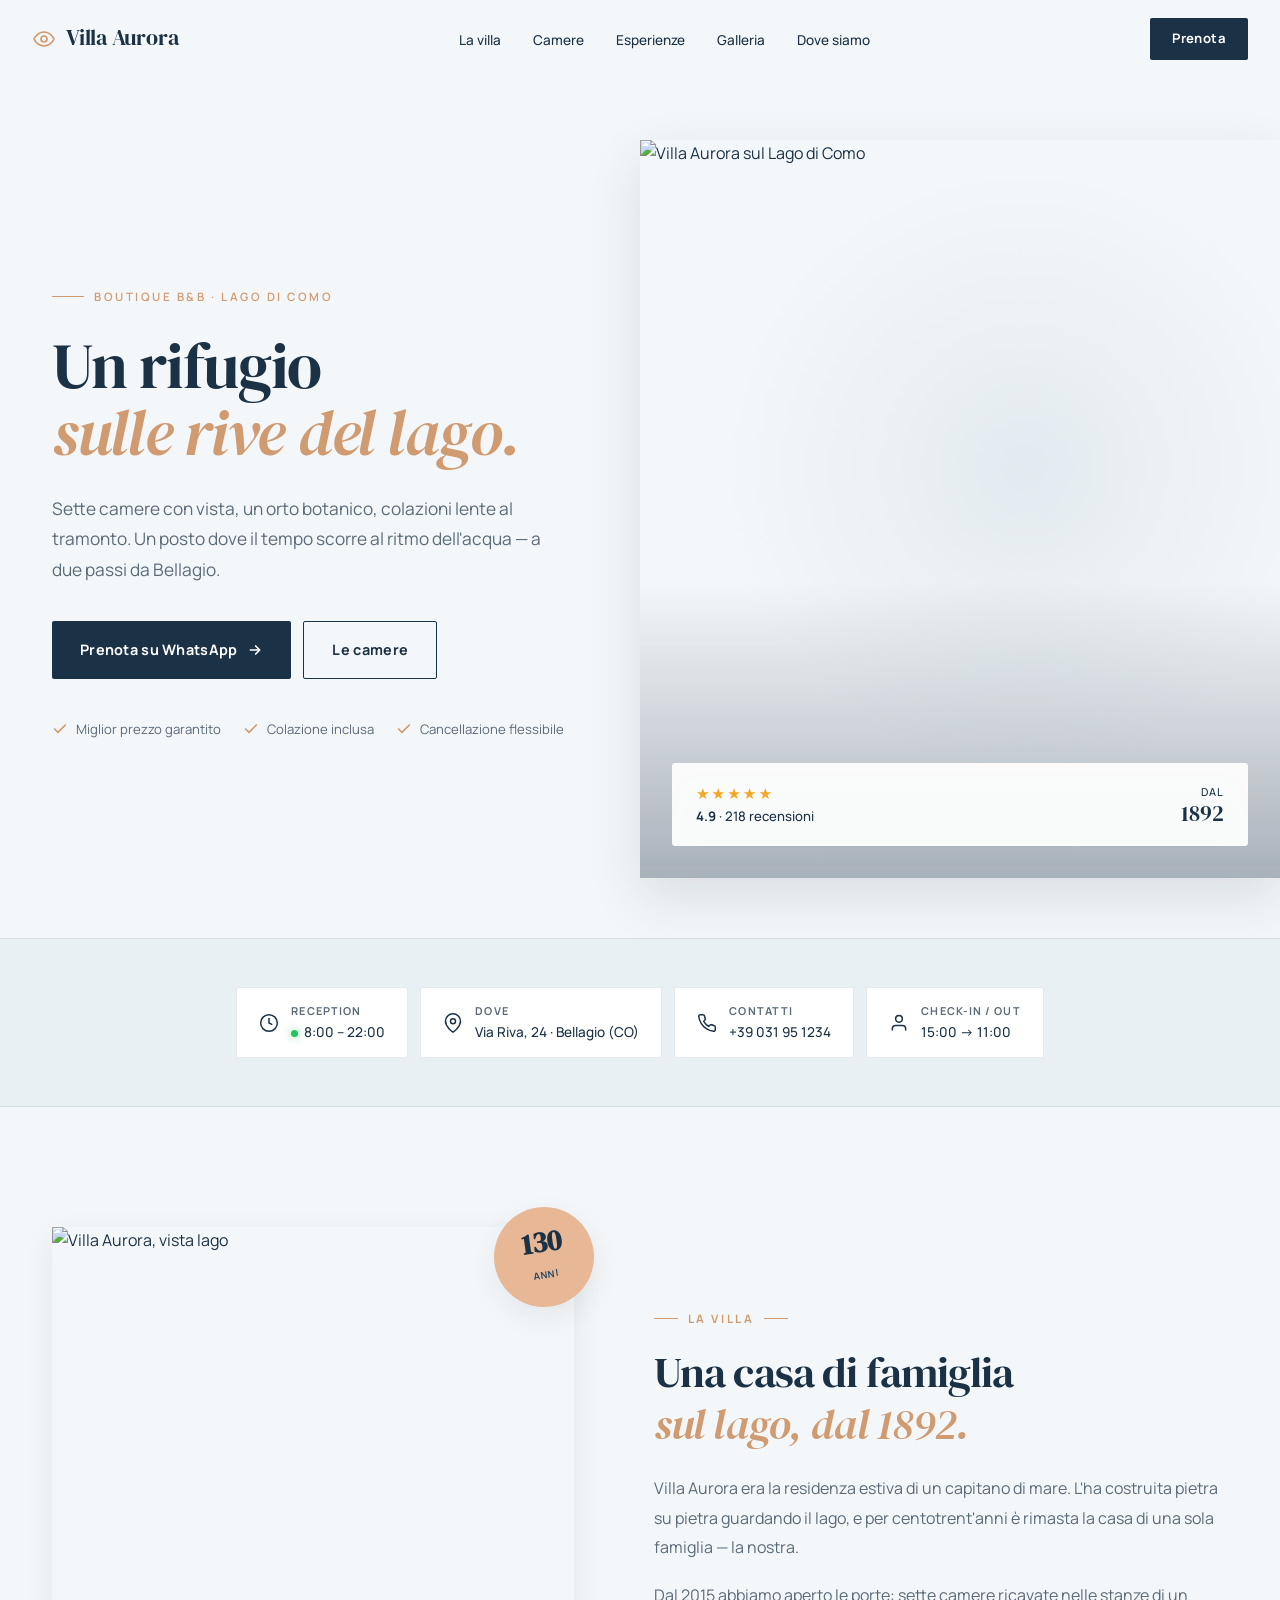
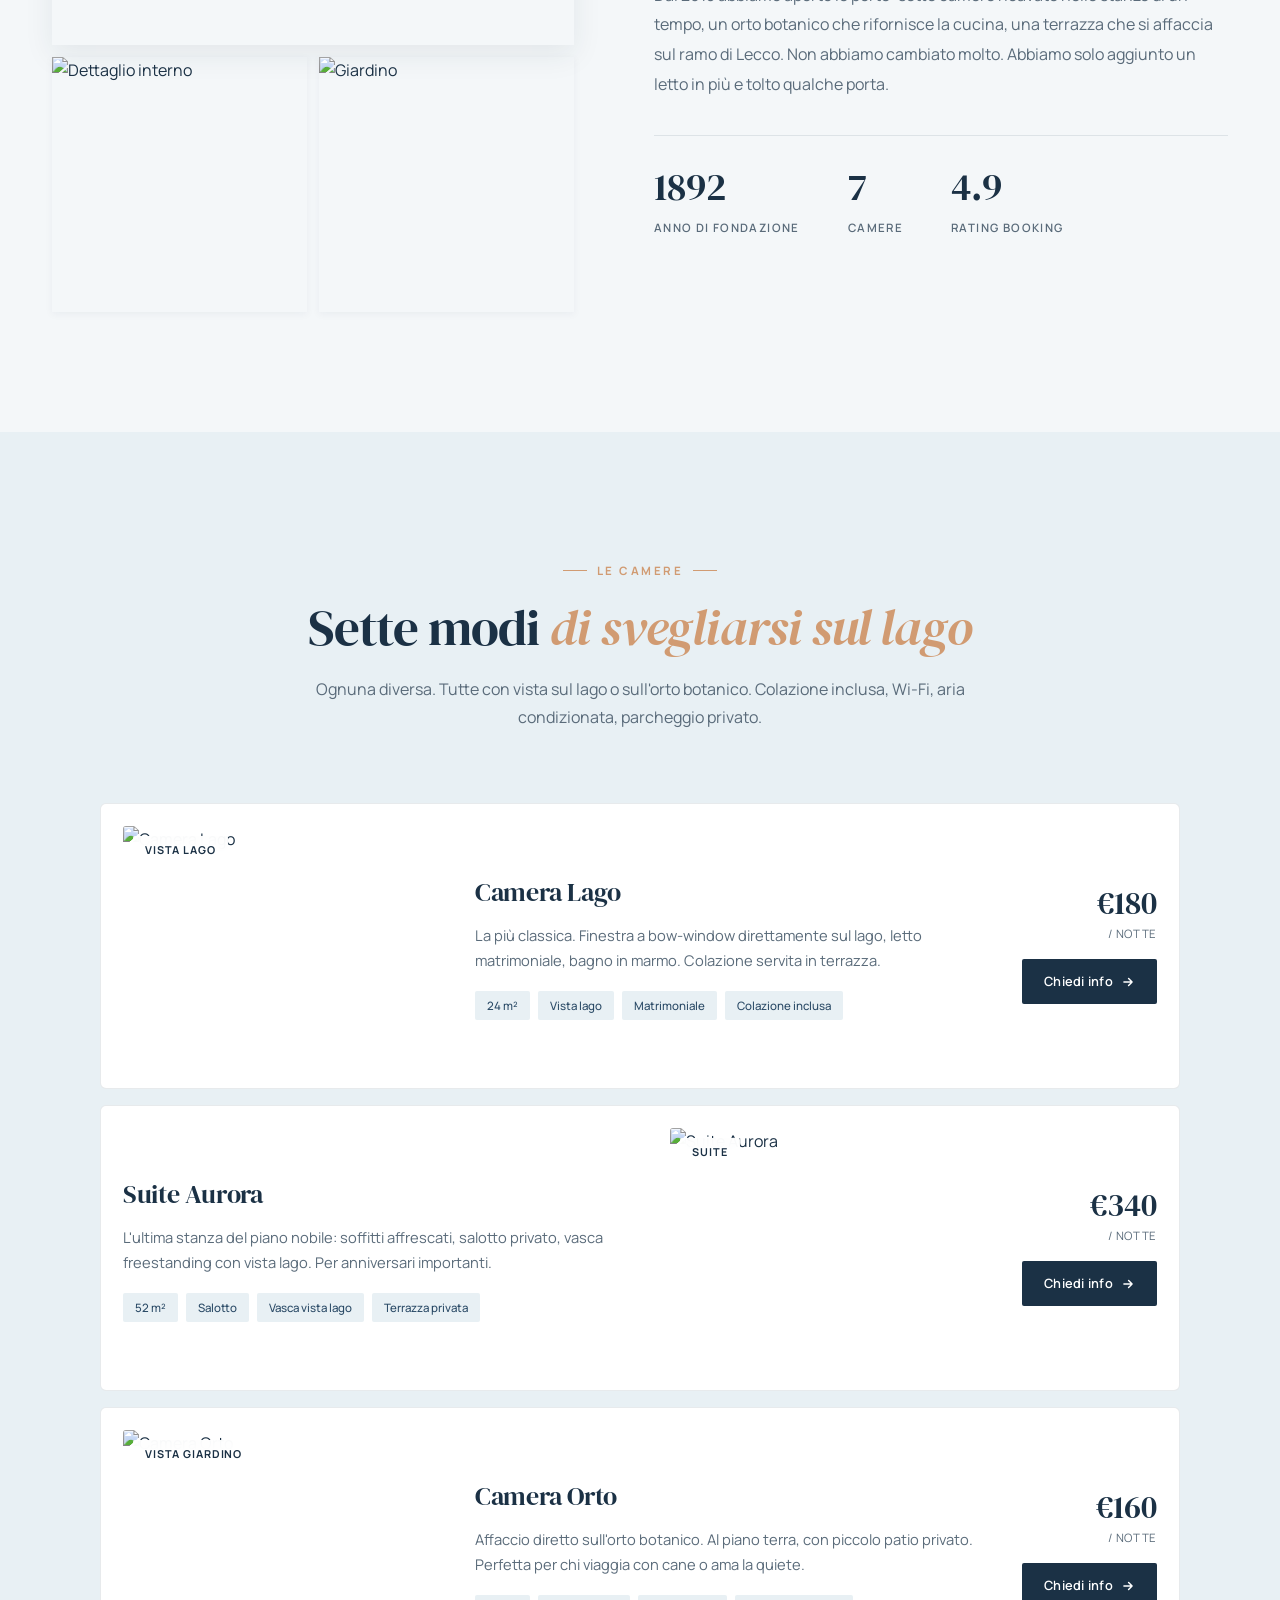
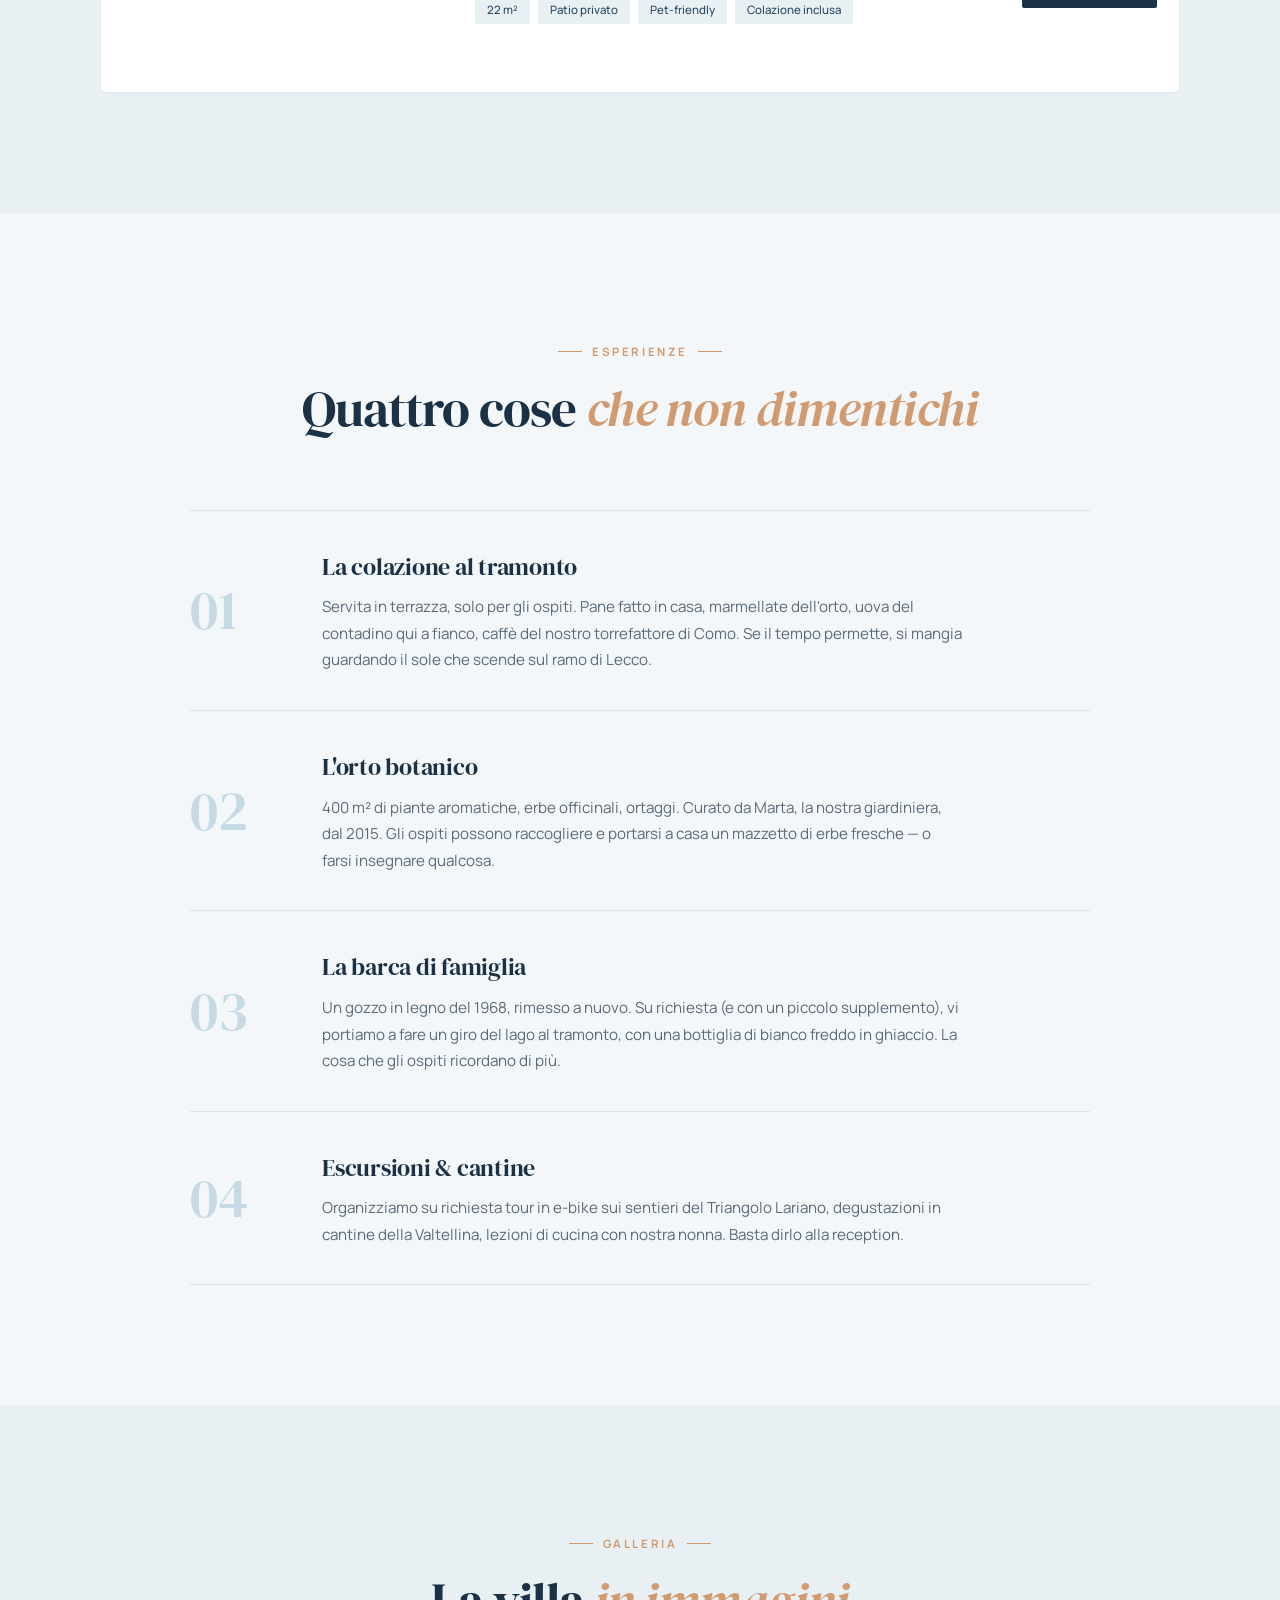
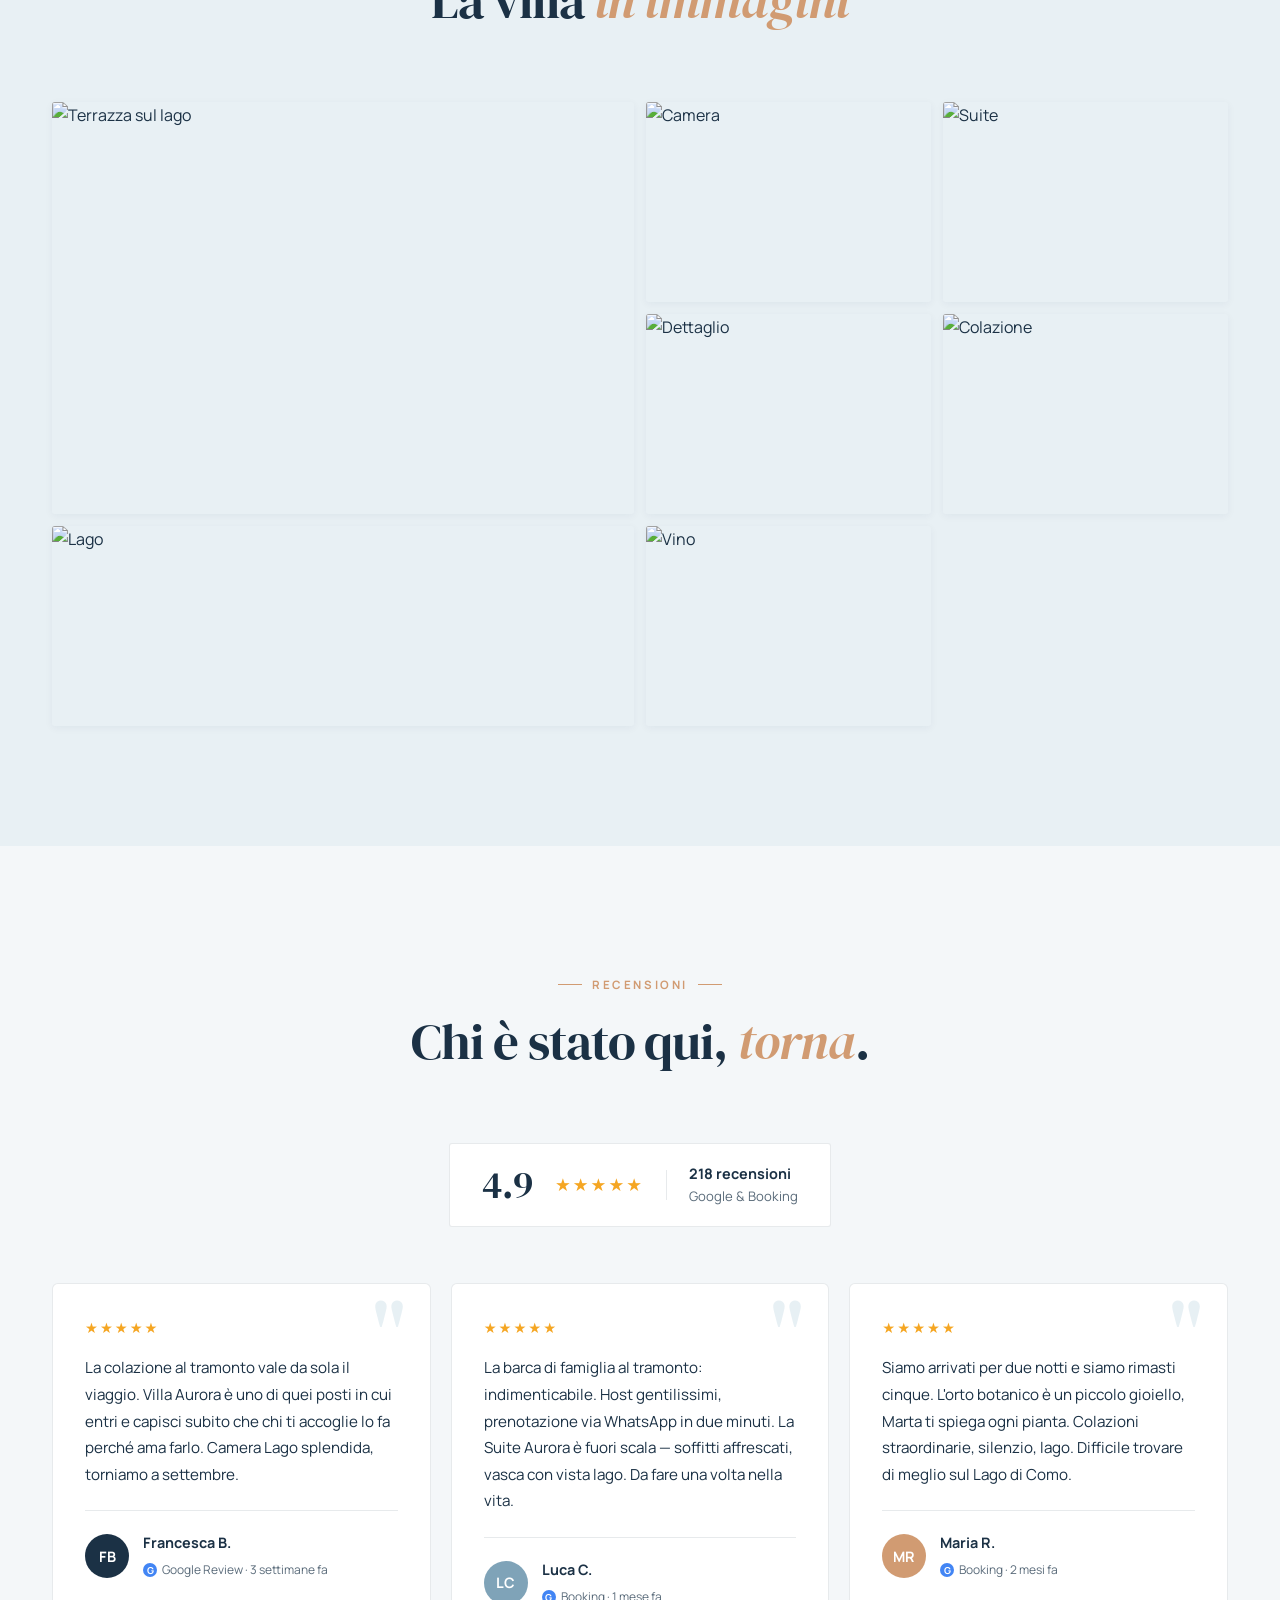
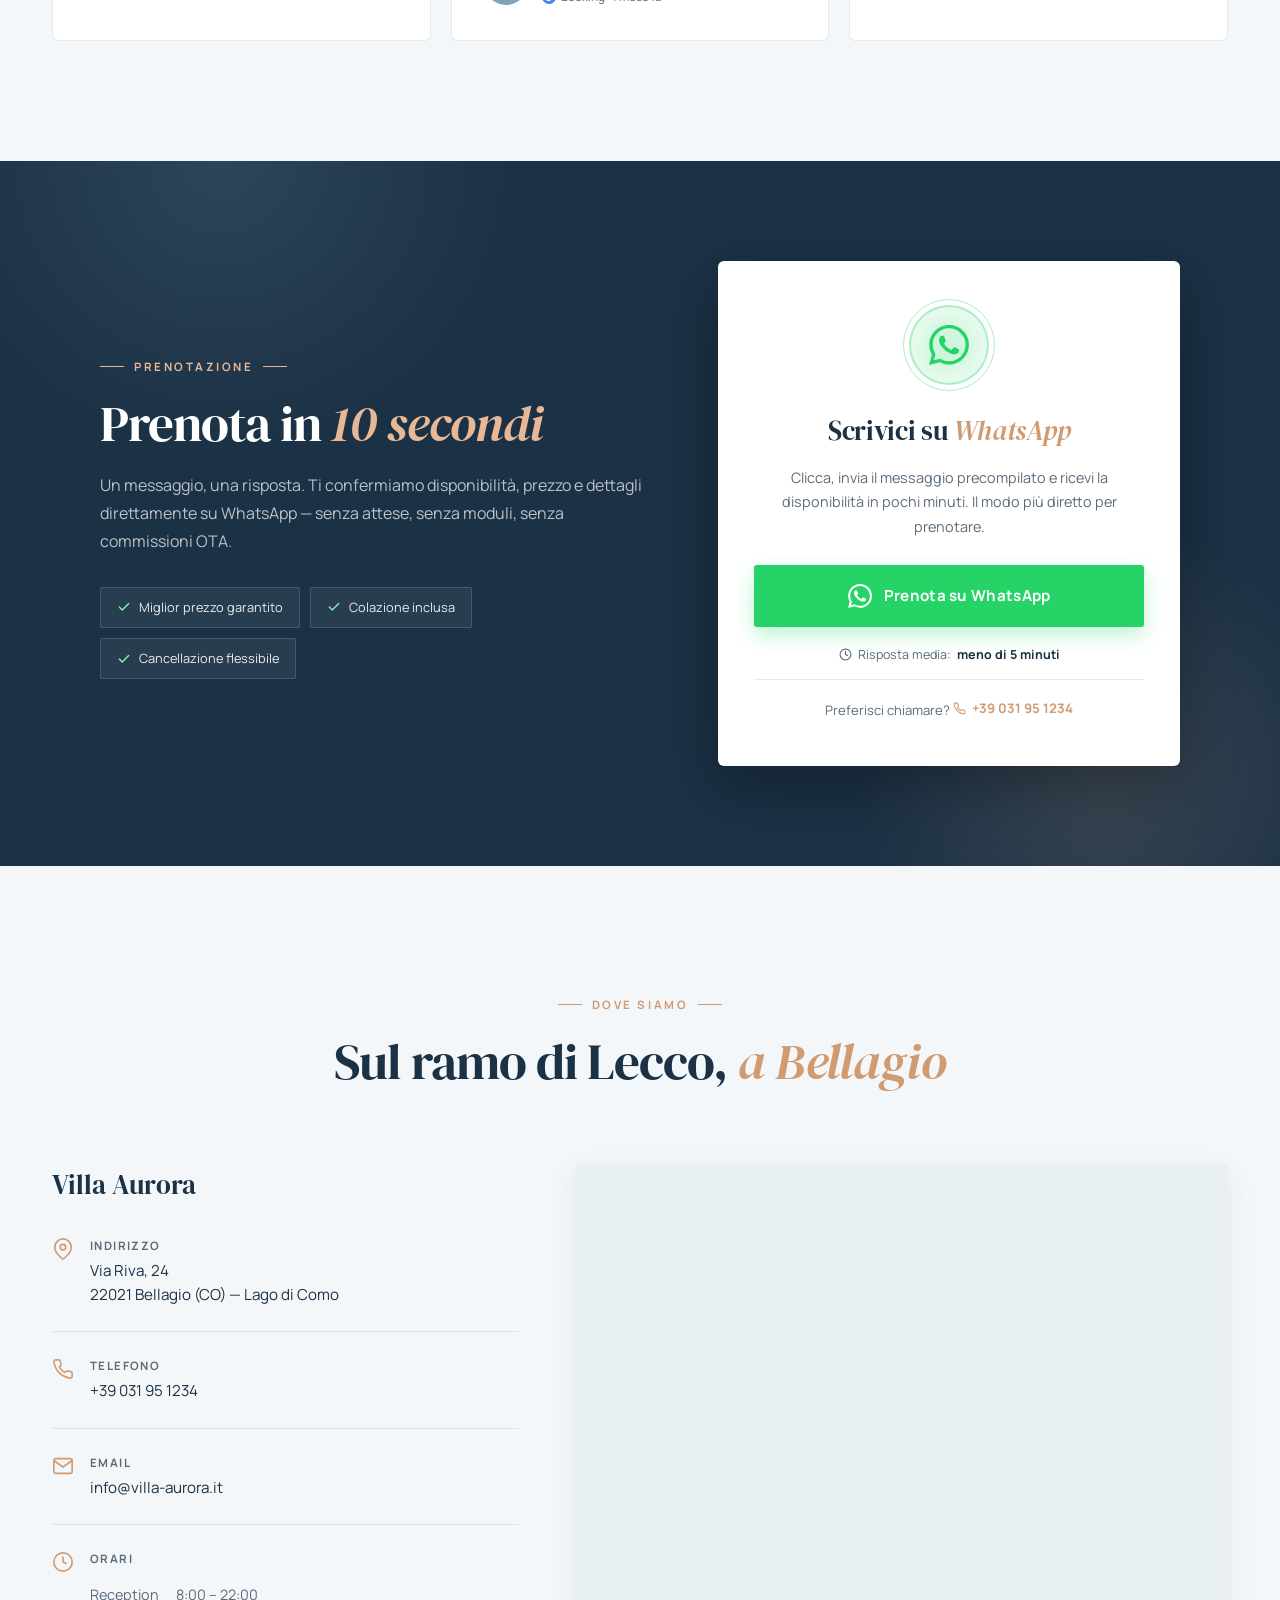
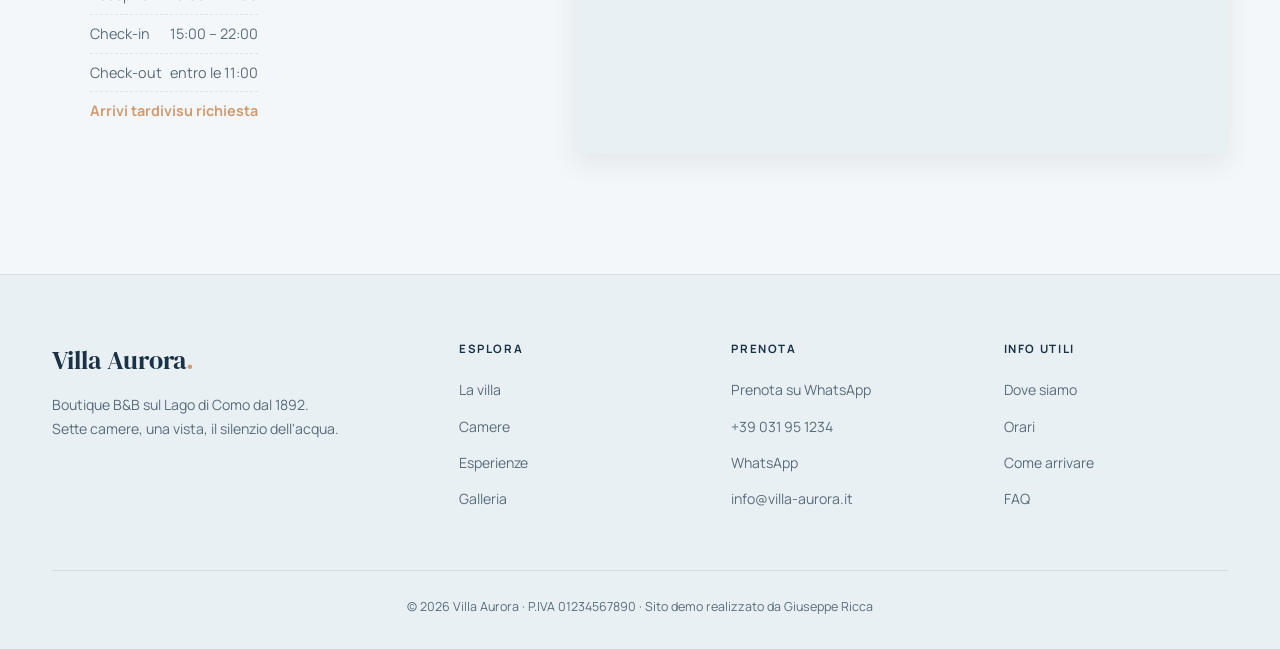
==== lavori/hotel/hotel.html @ cdb24ea3 "Add files via upload" ====
<!DOCTYPE html>
<html lang="it">
<head>
  <meta charset="UTF-8" />
  <meta name="viewport" content="width=device-width, initial-scale=1.0" />
  <title>Villa Aurora — Boutique B&B sul Lago di Como | Prenota su WhatsApp</title>
  <meta name="description" content="Un boutique B&B affacciato sul Lago di Como. Camere con vista lago, colazione al tramonto, orto botanico. Prenota su WhatsApp in 10 secondi." />
  <link rel="preconnect" href="https://fonts.googleapis.com" />
  <link rel="preconnect" href="https://fonts.gstatic.com" crossorigin />
  <link href="https://fonts.googleapis.com/css2?family=DM+Serif+Display:ital@0;1&family=Manrope:wght@300;400;500;600;700;800&display=swap" rel="stylesheet" />
  
  <!-- Collegamento al file CSS esterno -->
  <link rel="stylesheet" href="style.css" />
</head>
<body>

  <!-- NAV -->
  <nav class="nav" id="nav">
    <div class="nav-inner">
      <a href="#" class="nav-logo">
        <svg width="24" height="24" viewBox="0 0 24 24" fill="none" stroke="currentColor" stroke-width="1.7" stroke-linecap="round" stroke-linejoin="round">
          <path d="M2 12s3-7 10-7 10 7 10 7-3 7-10 7-10-7-10-7z"/>
          <circle cx="12" cy="12" r="3"/>
        </svg>
        Villa Aurora
      </a>
      <ul class="nav-links">
        <li><a href="#storia">La villa</a></li>
        <li><a href="#camere">Camere</a></li>
        <li><a href="#esperienze">Esperienze</a></li>
        <li><a href="#galleria">Galleria</a></li>
        <li><a href="#contatti">Dove siamo</a></li>
      </ul>
      <a href="#prenota" class="nav-cta">Prenota</a>
    </div>
  </nav>

  <!-- HERO SPLIT -->
  <header class="hero">
    <div class="hero-bg-decor"></div>

    <div class="hero-content">
      <span class="hero-eyebrow">Boutique B&B · Lago di Como</span>
      <h1>
        Un rifugio<br />
        <em>sulle rive del lago.</em>
      </h1>
      <p class="lead">
        Sette camere con vista, un orto botanico, colazioni lente al tramonto.
        Un posto dove il tempo scorre al ritmo dell'acqua — a due passi da Bellagio.
      </p>
      <div class="hero-actions">
        <a href="#prenota" class="btn btn-primary">
          Prenota su WhatsApp
          <svg width="16" height="16" viewBox="0 0 24 24" fill="none" stroke="currentColor" stroke-width="2.5" stroke-linecap="round" stroke-linejoin="round"><path d="M5 12h14M13 6l6 6-6 6"/></svg>
        </a>
        <a href="#camere" class="btn btn-outline">Le camere</a>
      </div>
      <div class="hero-trust">
        <span><svg viewBox="0 0 24 24"><polyline points="20 6 9 17 4 12"/></svg>Miglior prezzo garantito</span>
        <span><svg viewBox="0 0 24 24"><polyline points="20 6 9 17 4 12"/></svg>Colazione inclusa</span>
        <span><svg viewBox="0 0 24 24"><polyline points="20 6 9 17 4 12"/></svg>Cancellazione flessibile</span>
      </div>
    </div>

    <div class="hero-visual">
      <img src="https://images.unsplash.com/photo-1582719508461-905c673771fd?w=1200&q=85" alt="Villa Aurora sul Lago di Como" />
      <div class="hero-float-badge">
        <div class="info">
          <span class="stars">★★★★★</span><br />
          <strong>4.9</strong> · 218 recensioni
        </div>
        <div class="info" style="text-align: right;">
          <span style="font-size:0.68rem; text-transform: uppercase; letter-spacing: 0.1em;">Dal</span><br />
          <strong style="font-family: 'DM Serif Display', serif; font-size: 1.4rem; font-weight: 400; line-height: 1;">1892</strong>
        </div>
      </div>
    </div>
  </header>

  <!-- INFO PILLS -->
  <div class="info-pills">
    <div class="container">
      <div class="info-pills-grid">
        <div class="info-pill">
          <svg viewBox="0 0 24 24"><circle cx="12" cy="12" r="10"/><path d="M12 6v6l4 2"/></svg>
          <div>
            <strong>Reception</strong>
            <span><span class="open-dot"></span>8:00 – 22:00</span>
          </div>
        </div>
        <div class="info-pill">
          <svg viewBox="0 0 24 24"><path d="M21 10c0 7-9 13-9 13s-9-6-9-13a9 9 0 0 1 18 0z"/><circle cx="12" cy="10" r="3"/></svg>
          <div>
            <strong>Dove</strong>
            <span>Via Riva, 24 · Bellagio (CO)</span>
          </div>
        </div>
        <div class="info-pill">
          <svg viewBox="0 0 24 24"><path d="M22 16.92v3a2 2 0 0 1-2.18 2 19.79 19.79 0 0 1-8.63-3.07 19.5 19.5 0 0 1-6-6 19.79 19.79 0 0 1-3.07-8.67A2 2 0 0 1 4.11 2h3a2 2 0 0 1 2 1.72 12.84 12.84 0 0 0 .7 2.81 2 2 0 0 1-.45 2.11L8.09 9.91a16 16 0 0 0 6 6l1.27-1.27a2 2 0 0 1 2.11-.45 12.84 12.84 0 0 0 2.81.7A2 2 0 0 1 22 16.92z"/></svg>
          <div>
            <strong>Contatti</strong>
            <span>+39 031 95 1234</span>
          </div>
        </div>
        <div class="info-pill">
          <svg viewBox="0 0 24 24"><path d="M20 21v-2a4 4 0 0 0-4-4H8a4 4 0 0 0-4 4v2"/><circle cx="12" cy="7" r="4"/></svg>
          <div>
            <strong>Check-in / out</strong>
            <span>15:00 → 11:00</span>
          </div>
        </div>
      </div>
    </div>
  </div>

  <!-- STORIA -->
  <section class="section storia" id="storia">
    <div class="container">
      <div class="storia-grid">
        <div class="storia-images reveal">
          <div class="storia-img-main">
            <img src="https://images.unsplash.com/photo-1564501049412-61c2a3083791?w=1000&q=80" alt="Villa Aurora, vista lago" />
          </div>
          <div class="storia-img-small">
            <img src="https://images.unsplash.com/photo-1551882547-ff40c63fe5fa?w=600&q=80" alt="Dettaglio interno" />
          </div>
          <div class="storia-img-small">
            <img src="https://images.unsplash.com/photo-1520250497591-112f2f40a3f4?w=600&q=80" alt="Giardino" />
          </div>
          <div class="storia-badge">
            <div>
              <strong>130</strong>
              <span>anni</span>
            </div>
          </div>
        </div>

        <div class="storia-text reveal">
          <span class="section-label">La villa</span>
          <h2>Una casa di famiglia<br /><em>sul lago, dal 1892.</em></h2>
          <p>
            Villa Aurora era la residenza estiva di un capitano di mare. L'ha costruita
            pietra su pietra guardando il lago, e per centotrent'anni è rimasta la casa
            di una sola famiglia — la nostra.
          </p>
          <p>
            Dal 2015 abbiamo aperto le porte: sette camere ricavate nelle stanze di
            un tempo, un orto botanico che rifornisce la cucina, una terrazza che si
            affaccia sul ramo di Lecco. Non abbiamo cambiato molto. Abbiamo solo
            aggiunto un letto in più e tolto qualche porta.
          </p>
          <div class="storia-stats">
            <div class="storia-stat">
              <strong>1892</strong>
              <span>Anno di fondazione</span>
            </div>
            <div class="storia-stat">
              <strong>7</strong>
              <span>Camere</span>
            </div>
            <div class="storia-stat">
              <strong>4.9</strong>
              <span>Rating Booking</span>
            </div>
          </div>
        </div>
      </div>
    </div>
  </section>

  <!-- CAMERE -->
  <section class="section camere" id="camere">
    <div class="container">
      <div class="section-header reveal">
        <span class="section-label">Le camere</span>
        <h2 class="section-title">Sette modi <em>di svegliarsi sul lago</em></h2>
        <p class="section-desc">
          Ognuna diversa. Tutte con vista sul lago o sull'orto botanico. Colazione
          inclusa, Wi-Fi, aria condizionata, parcheggio privato.
        </p>
      </div>

      <div class="rooms-list">

        <article class="room-row reveal">
          <div class="room-img">
            <img src="https://images.unsplash.com/photo-1566665797739-1674de7a421a?w=800&q=80" alt="Camera Lago" />
            <span class="room-tag">Vista lago</span>
          </div>
          <div class="room-info">
            <h3>Camera Lago</h3>
            <p>La più classica. Finestra a bow-window direttamente sul lago, letto matrimoniale, bagno in marmo. Colazione servita in terrazza.</p>
            <div class="room-amenities">
              <span>24 m²</span>
              <span>Vista lago</span>
              <span>Matrimoniale</span>
              <span>Colazione inclusa</span>
            </div>
          </div>
          <div class="room-price-wrap">
            <div class="room-price">
              <strong>€180</strong>
              <small>/ notte</small>
            </div>
            <a href="https://wa.me/39031951234?text=Buongiorno%2C%20vorrei%20info%20sulla%20Camera%20Lago" target="_blank" rel="noopener" class="room-cta">
              Chiedi info
              <svg viewBox="0 0 24 24" fill="none" stroke="currentColor" stroke-width="2.5" stroke-linecap="round" stroke-linejoin="round"><path d="M5 12h14M13 6l6 6-6 6"/></svg>
            </a>
          </div>
        </article>

        <article class="room-row reverse reveal">
          <div class="room-img">
            <img src="https://images.unsplash.com/photo-1590490360182-c33d57733427?w=800&q=80" alt="Suite Aurora" />
            <span class="room-tag">Suite</span>
          </div>
          <div class="room-info">
            <h3>Suite Aurora</h3>
            <p>L'ultima stanza del piano nobile: soffitti affrescati, salotto privato, vasca freestanding con vista lago. Per anniversari importanti.</p>
            <div class="room-amenities">
              <span>52 m²</span>
              <span>Salotto</span>
              <span>Vasca vista lago</span>
              <span>Terrazza privata</span>
            </div>
          </div>
          <div class="room-price-wrap">
            <div class="room-price">
              <strong>€340</strong>
              <small>/ notte</small>
            </div>
            <a href="https://wa.me/39031951234?text=Buongiorno%2C%20vorrei%20info%20sulla%20Suite%20Aurora" target="_blank" rel="noopener" class="room-cta">
              Chiedi info
              <svg viewBox="0 0 24 24" fill="none" stroke="currentColor" stroke-width="2.5" stroke-linecap="round" stroke-linejoin="round"><path d="M5 12h14M13 6l6 6-6 6"/></svg>
            </a>
          </div>
        </article>

        <article class="room-row reveal">
          <div class="room-img">
            <img src="https://images.unsplash.com/photo-1631049307264-da0ec9d70304?w=800&q=80" alt="Camera Orto" />
            <span class="room-tag">Vista giardino</span>
          </div>
          <div class="room-info">
            <h3>Camera Orto</h3>
            <p>Affaccio diretto sull'orto botanico. Al piano terra, con piccolo patio privato. Perfetta per chi viaggia con cane o ama la quiete.</p>
            <div class="room-amenities">
              <span>22 m²</span>
              <span>Patio privato</span>
              <span>Pet-friendly</span>
              <span>Colazione inclusa</span>
            </div>
          </div>
          <div class="room-price-wrap">
            <div class="room-price">
              <strong>€160</strong>
              <small>/ notte</small>
            </div>
            <a href="https://wa.me/39031951234?text=Buongiorno%2C%20vorrei%20info%20sulla%20Camera%20Orto" target="_blank" rel="noopener" class="room-cta">
              Chiedi info
              <svg viewBox="0 0 24 24" fill="none" stroke="currentColor" stroke-width="2.5" stroke-linecap="round" stroke-linejoin="round"><path d="M5 12h14M13 6l6 6-6 6"/></svg>
            </a>
          </div>
        </article>

      </div>
    </div>
  </section>

  <!-- ESPERIENZE -->
  <section class="section esperienze" id="esperienze">
    <div class="container">
      <div class="section-header reveal">
        <span class="section-label">Esperienze</span>
        <h2 class="section-title">Quattro cose <em>che non dimentichi</em></h2>
      </div>

      <div class="exp-list">
        <div class="exp-item reveal">
          <div class="exp-num">01</div>
          <div class="exp-content">
            <h3>La colazione al tramonto</h3>
            <p>
              Servita in terrazza, solo per gli ospiti. Pane fatto in casa, marmellate
              dell'orto, uova del contadino qui a fianco, caffè del nostro torrefattore
              di Como. Se il tempo permette, si mangia guardando il sole che scende sul
              ramo di Lecco.
            </p>
          </div>
        </div>

        <div class="exp-item reveal">
          <div class="exp-num">02</div>
          <div class="exp-content">
            <h3>L'orto botanico</h3>
            <p>
              400 m² di piante aromatiche, erbe officinali, ortaggi. Curato da Marta,
              la nostra giardiniera, dal 2015. Gli ospiti possono raccogliere e portarsi
              a casa un mazzetto di erbe fresche — o farsi insegnare qualcosa.
            </p>
          </div>
        </div>

        <div class="exp-item reveal">
          <div class="exp-num">03</div>
          <div class="exp-content">
            <h3>La barca di famiglia</h3>
            <p>
              Un gozzo in legno del 1968, rimesso a nuovo. Su richiesta (e con un
              piccolo supplemento), vi portiamo a fare un giro del lago al tramonto,
              con una bottiglia di bianco freddo in ghiaccio. La cosa che gli ospiti
              ricordano di più.
            </p>
          </div>
        </div>

        <div class="exp-item reveal">
          <div class="exp-num">04</div>
          <div class="exp-content">
            <h3>Escursioni &amp; cantine</h3>
            <p>
              Organizziamo su richiesta tour in e-bike sui sentieri del Triangolo
              Lariano, degustazioni in cantine della Valtellina, lezioni di cucina
              con nostra nonna. Basta dirlo alla reception.
            </p>
          </div>
        </div>
      </div>
    </div>
  </section>

  <!-- GALLERIA BENTO -->
  <section class="section galleria" id="galleria">
    <div class="container">
      <div class="section-header reveal">
        <span class="section-label">Galleria</span>
        <h2 class="section-title">La villa <em>in immagini</em></h2>
      </div>

      <div class="gallery-bento">
        <div class="gallery-item span-2c span-2r reveal">
          <img src="https://images.unsplash.com/photo-1520250497591-112f2f40a3f4?w=1200&q=80" alt="Terrazza sul lago" />
        </div>
        <div class="gallery-item reveal">
          <img src="https://images.unsplash.com/photo-1611892440504-42a792e24d32?w=600&q=80" alt="Camera" />
        </div>
        <div class="gallery-item reveal">
          <img src="https://images.unsplash.com/photo-1590490360182-c33d57733427?w=600&q=80" alt="Suite" />
        </div>
        <div class="gallery-item reveal">
          <img src="https://images.unsplash.com/photo-1551882547-ff40c63fe5fa?w=600&q=80" alt="Dettaglio" />
        </div>
        <div class="gallery-item reveal">
          <img src="https://images.unsplash.com/photo-1533777857889-4be7c70b33f7?w=600&q=80" alt="Colazione" />
        </div>
        <div class="gallery-item span-2c reveal">
          <img src="https://images.unsplash.com/photo-1571003123894-1f0594d2b5d9?w=1200&q=80" alt="Lago" />
        </div>
        <div class="gallery-item reveal">
          <img src="https://images.unsplash.com/photo-1510812431401-41d2bd2722f3?w=600&q=80" alt="Vino" />
        </div>
      </div>
    </div>
  </section>

  <!-- RECENSIONI -->
  <section class="section reviews">
    <div class="container">
      <div class="section-header reveal">
        <span class="section-label">Recensioni</span>
        <h2 class="section-title">Chi è stato qui, <em>torna</em>.</h2>
      </div>

      <div class="reviews-score reveal">
        <div class="num">4.9</div>
        <div class="stars">★★★★★</div>
        <div class="divider"></div>
        <div class="txt">
          <strong>218 recensioni</strong>
          Google &amp; Booking
        </div>
      </div>

      <div class="reviews-grid">
        <div class="review-card reveal">
          <div class="review-stars">★★★★★</div>
          <p class="review-text">
            La colazione al tramonto vale da sola il viaggio. Villa Aurora è uno di
            quei posti in cui entri e capisci subito che chi ti accoglie lo fa perché
            ama farlo. Camera Lago splendida, torniamo a settembre.
          </p>
          <div class="review-author">
            <div class="review-avatar" style="background: #1B3145;">FB</div>
            <div class="review-author-info">
              <strong>Francesca B.</strong>
              <span>Google Review · 3 settimane fa</span>
            </div>
          </div>
        </div>

        <div class="review-card reveal">
          <div class="review-stars">★★★★★</div>
          <p class="review-text">
            La barca di famiglia al tramonto: indimenticabile. Host gentilissimi,
            prenotazione via WhatsApp in due minuti. La Suite Aurora è fuori scala —
            soffitti affrescati, vasca con vista lago. Da fare una volta nella vita.
          </p>
          <div class="review-author">
            <div class="review-avatar" style="background: #7FA3B8;">LC</div>
            <div class="review-author-info">
              <strong>Luca C.</strong>
              <span>Booking · 1 mese fa</span>
            </div>
          </div>
        </div>

        <div class="review-card reveal">
          <div class="review-stars">★★★★★</div>
          <p class="review-text">
            Siamo arrivati per due notti e siamo rimasti cinque. L'orto botanico è
            un piccolo gioiello, Marta ti spiega ogni pianta. Colazioni straordinarie,
            silenzio, lago. Difficile trovare di meglio sul Lago di Como.
          </p>
          <div class="review-author">
            <div class="review-avatar" style="background: #D19B72;">MR</div>
            <div class="review-author-info">
              <strong>Maria R.</strong>
              <span>Booking · 2 mesi fa</span>
            </div>
          </div>
        </div>
      </div>
    </div>
  </section>

  <!-- BOOKING WHATSAPP -->
  <section class="booking" id="prenota">
    <div class="booking-decor"></div>
    <div class="container">
      <div class="booking-inner">

        <div class="booking-content reveal">
          <span class="section-label">Prenotazione</span>
          <h2 class="section-title">Prenota in <em>10 secondi</em></h2>
          <p class="section-desc">
            Un messaggio, una risposta. Ti confermiamo disponibilità, prezzo e
            dettagli direttamente su WhatsApp — senza attese, senza moduli,
            senza commissioni OTA.
          </p>
          <div class="booking-pills">
            <span class="booking-pill">
              <svg viewBox="0 0 24 24"><polyline points="20 6 9 17 4 12"/></svg>
              Miglior prezzo garantito
            </span>
            <span class="booking-pill">
              <svg viewBox="0 0 24 24"><polyline points="20 6 9 17 4 12"/></svg>
              Colazione inclusa
            </span>
            <span class="booking-pill">
              <svg viewBox="0 0 24 24"><polyline points="20 6 9 17 4 12"/></svg>
              Cancellazione flessibile
            </span>
          </div>
        </div>

        <div class="booking-card reveal">
          <div class="wa-icon">
            <svg viewBox="0 0 24 24" aria-hidden="true"><path d="M17.472 14.382c-.297-.149-1.758-.867-2.03-.967-.273-.099-.471-.148-.67.15-.197.297-.767.966-.94 1.164-.173.199-.347.223-.644.075-.297-.15-1.255-.463-2.39-1.475-.883-.788-1.48-1.761-1.653-2.059-.173-.297-.018-.458.13-.606.134-.133.298-.347.446-.52.149-.174.198-.298.298-.497.099-.198.05-.371-.025-.52-.075-.149-.669-1.612-.916-2.207-.242-.579-.487-.5-.669-.51-.173-.008-.371-.01-.57-.01-.198 0-.52.074-.792.372-.272.297-1.04 1.016-1.04 2.479 0 1.462 1.065 2.875 1.213 3.074.149.198 2.096 3.2 5.077 4.487.71.306 1.262.489 1.694.625.712.227 1.36.195 1.871.118.571-.085 1.758-.719 2.006-1.413.248-.694.248-1.289.173-1.413-.074-.124-.272-.198-.57-.347m-5.421 7.403h-.004a9.87 9.87 0 0 1-5.031-1.378l-.361-.214-3.741.982.998-3.648-.235-.374a9.86 9.86 0 0 1-1.51-5.26c.001-5.45 4.436-9.884 9.888-9.884 2.64 0 5.122 1.03 6.988 2.898a9.825 9.825 0 0 1 2.893 6.994c-.003 5.45-4.437 9.884-9.885 9.884m8.413-18.297A11.815 11.815 0 0 0 12.05 0C5.495 0 .16 5.335.157 11.892c0 2.096.547 4.142 1.588 5.945L.057 24l6.305-1.654a11.882 11.882 0 0 0 5.683 1.448h.005c6.554 0 11.89-5.335 11.893-11.893a11.821 11.821 0 0 0-3.48-8.413z"/></svg>
          </div>
          <h3>Scrivici su <em>WhatsApp</em></h3>
          <p class="wa-sub">
            Clicca, invia il messaggio precompilato e ricevi la disponibilità
            in pochi minuti. Il modo più diretto per prenotare.
          </p>

          <a href="https://wa.me/39031951234?text=Buongiorno%2C%20vorrei%20prenotare%20una%20camera%20a%20Villa%20Aurora%20per%20___%20persone%2C%20dal%20___%20al%20___.%20Grazie!"
             target="_blank"
             rel="noopener"
             class="wa-btn">
            <svg viewBox="0 0 24 24" aria-hidden="true"><path d="M17.472 14.382c-.297-.149-1.758-.867-2.03-.967-.273-.099-.471-.148-.67.15-.197.297-.767.966-.94 1.164-.173.199-.347.223-.644.075-.297-.15-1.255-.463-2.39-1.475-.883-.788-1.48-1.761-1.653-2.059-.173-.297-.018-.458.13-.606.134-.133.298-.347.446-.52.149-.174.198-.298.298-.497.099-.198.05-.371-.025-.52-.075-.149-.669-1.612-.916-2.207-.242-.579-.487-.5-.669-.51-.173-.008-.371-.01-.57-.01-.198 0-.52.074-.792.372-.272.297-1.04 1.016-1.04 2.479 0 1.462 1.065 2.875 1.213 3.074.149.198 2.096 3.2 5.077 4.487.71.306 1.262.489 1.694.625.712.227 1.36.195 1.871.118.571-.085 1.758-.719 2.006-1.413.248-.694.248-1.289.173-1.413-.074-.124-.272-.198-.57-.347m-5.421 7.403h-.004a9.87 9.87 0 0 1-5.031-1.378l-.361-.214-3.741.982.998-3.648-.235-.374a9.86 9.86 0 0 1-1.51-5.26c.001-5.45 4.436-9.884 9.888-9.884 2.64 0 5.122 1.03 6.988 2.898a9.825 9.825 0 0 1 2.893 6.994c-.003 5.45-4.437 9.884-9.885 9.884m8.413-18.297A11.815 11.815 0 0 0 12.05 0C5.495 0 .16 5.335.157 11.892c0 2.096.547 4.142 1.588 5.945L.057 24l6.305-1.654a11.882 11.882 0 0 0 5.683 1.448h.005c6.554 0 11.89-5.335 11.893-11.893a11.821 11.821 0 0 0-3.48-8.413z"/></svg>
            <span>Prenota su WhatsApp</span>
          </a>

          <div class="wa-helper">
            <svg viewBox="0 0 24 24"><circle cx="12" cy="12" r="10"/><polyline points="12 6 12 12 16 14"/></svg>
            Risposta media: <strong>meno di 5 minuti</strong>
          </div>

          <div class="wa-phone-small">
            Preferisci chiamare? <a href="tel:+39031951234"><svg viewBox="0 0 24 24"><path d="M22 16.92v3a2 2 0 0 1-2.18 2 19.79 19.79 0 0 1-8.63-3.07 19.5 19.5 0 0 1-6-6 19.79 19.79 0 0 1-3.07-8.67A2 2 0 0 1 4.11 2h3a2 2 0 0 1 2 1.72 12.84 12.84 0 0 0 .7 2.81 2 2 0 0 1-.45 2.11L8.09 9.91a16 16 0 0 0 6 6l1.27-1.27a2 2 0 0 1 2.11-.45 12.84 12.84 0 0 0 2.81.7A2 2 0 0 1 22 16.92z"/></svg>+39 031 95 1234</a>
          </div>
        </div>

      </div>
    </div>
  </section>

  <!-- CONTATTI -->
  <section class="section contacts" id="contatti">
    <div class="container">
      <div class="section-header reveal">
        <span class="section-label">Dove siamo</span>
        <h2 class="section-title">Sul ramo di Lecco, <em>a Bellagio</em></h2>
      </div>

      <div class="contacts-grid">
        <div class="contacts-info reveal">
          <h3>Villa Aurora</h3>

          <div class="contact-item">
            <svg viewBox="0 0 24 24"><path d="M21 10c0 7-9 13-9 13s-9-6-9-13a9 9 0 0 1 18 0z"/><circle cx="12" cy="10" r="3"/></svg>
            <div>
              <strong>Indirizzo</strong>
              <p>Via Riva, 24<br />22021 Bellagio (CO) — Lago di Como</p>
            </div>
          </div>

          <div class="contact-item">
            <svg viewBox="0 0 24 24"><path d="M22 16.92v3a2 2 0 0 1-2.18 2 19.79 19.79 0 0 1-8.63-3.07 19.5 19.5 0 0 1-6-6 19.79 19.79 0 0 1-3.07-8.67A2 2 0 0 1 4.11 2h3a2 2 0 0 1 2 1.72 12.84 12.84 0 0 0 .7 2.81 2 2 0 0 1-.45 2.11L8.09 9.91a16 16 0 0 0 6 6l1.27-1.27a2 2 0 0 1 2.11-.45 12.84 12.84 0 0 0 2.81.7A2 2 0 0 1 22 16.92z"/></svg>
            <div>
              <strong>Telefono</strong>
              <p><a href="tel:+39031951234">+39 031 95 1234</a></p>
            </div>
          </div>

          <div class="contact-item">
            <svg viewBox="0 0 24 24"><path d="M4 4h16c1.1 0 2 .9 2 2v12c0 1.1-.9 2-2 2H4c-1.1 0-2-.9-2-2V6c0-1.1.9-2 2-2z"/><polyline points="22,6 12,13 2,6"/></svg>
            <div>
              <strong>Email</strong>
              <p><a href="mailto:info@villa-aurora.it">info@villa-aurora.it</a></p>
            </div>
          </div>

          <div class="contact-item">
            <svg viewBox="0 0 24 24"><circle cx="12" cy="12" r="10"/><path d="M12 6v6l4 2"/></svg>
            <div>
              <strong>Orari</strong>
              <div class="hours-list">
                <div class="row"><span>Reception</span><span>8:00 – 22:00</span></div>
                <div class="row"><span>Check-in</span><span>15:00 – 22:00</span></div>
                <div class="row"><span>Check-out</span><span>entro le 11:00</span></div>
                <div class="row highlight"><span>Arrivi tardivi</span><span>su richiesta</span></div>
              </div>
            </div>
          </div>
        </div>

        <div class="map-wrap reveal">
          <iframe
            src="https://www.openstreetmap.org/export/embed.html?bbox=9.2500%2C45.9800%2C9.2750%2C46.0000&layer=mapnik&marker=45.9880%2C9.2620"
            loading="lazy"
            title="Mappa Villa Aurora"></iframe>
        </div>
      </div>
    </div>
  </section>

  <!-- FOOTER -->
  <footer class="footer">
    <div class="container">
      <div class="footer-inner">
        <div>
          <div class="footer-brand">Villa Aurora<span>.</span></div>
          <p>Boutique B&amp;B sul Lago di Como dal 1892.<br />Sette camere, una vista, il silenzio dell'acqua.</p>
        </div>
        <div>
          <h4>Esplora</h4>
          <ul>
            <li><a href="#storia">La villa</a></li>
            <li><a href="#camere">Camere</a></li>
            <li><a href="#esperienze">Esperienze</a></li>
            <li><a href="#galleria">Galleria</a></li>
          </ul>
        </div>
        <div>
          <h4>Prenota</h4>
          <ul>
            <li><a href="#prenota">Prenota su WhatsApp</a></li>
            <li><a href="tel:+39031951234">+39 031 95 1234</a></li>
            <li><a href="https://wa.me/39031951234" target="_blank" rel="noopener">WhatsApp</a></li>
            <li><a href="mailto:info@villa-aurora.it">info@villa-aurora.it</a></li>
          </ul>
        </div>
        <div>
          <h4>Info utili</h4>
          <ul>
            <li><a href="#contatti">Dove siamo</a></li>
            <li><a href="#contatti">Orari</a></li>
            <li><a href="#">Come arrivare</a></li>
            <li><a href="#">FAQ</a></li>
          </ul>
        </div>
      </div>
      <div class="footer-bottom">
        © 2026 Villa Aurora · P.IVA 01234567890 · Sito demo realizzato da Giuseppe Ricca
      </div>
    </div>
  </footer>

  <!-- STICKY WHATSAPP -->
  <a href="https://wa.me/39031951234?text=Buongiorno%2C%20vorrei%20prenotare%20una%20camera%20a%20Villa%20Aurora" target="_blank" rel="noopener" class="sticky-cta" id="stickyCta">
    <svg viewBox="0 0 24 24"><path d="M17.472 14.382c-.297-.149-1.758-.867-2.03-.967-.273-.099-.471-.148-.67.15-.197.297-.767.966-.94 1.164-.173.199-.347.223-.644.075-.297-.15-1.255-.463-2.39-1.475-.883-.788-1.48-1.761-1.653-2.059-.173-.297-.018-.458.13-.606.134-.133.298-.347.446-.52.149-.174.198-.298.298-.497.099-.198.05-.371-.025-.52-.075-.149-.669-1.612-.916-2.207-.242-.579-.487-.5-.669-.51-.173-.008-.371-.01-.57-.01-.198 0-.52.074-.792.372-.272.297-1.04 1.016-1.04 2.479 0 1.462 1.065 2.875 1.213 3.074.149.198 2.096 3.2 5.077 4.487.71.306 1.262.489 1.694.625.712.227 1.36.195 1.871.118.571-.085 1.758-.719 2.006-1.413.248-.694.248-1.289.173-1.413-.074-.124-.272-.198-.57-.347m-5.421 7.403h-.004a9.87 9.87 0 0 1-5.031-1.378l-.361-.214-3.741.982.998-3.648-.235-.374a9.86 9.86 0 0 1-1.51-5.26c.001-5.45 4.436-9.884 9.888-9.884 2.64 0 5.122 1.03 6.988 2.898a9.825 9.825 0 0 1 2.893 6.994c-.003 5.45-4.437 9.884-9.885 9.884m8.413-18.297A11.815 11.815 0 0 0 12.05 0C5.495 0 .16 5.335.157 11.892c0 2.096.547 4.142 1.588 5.945L.057 24l6.305-1.654a11.882 11.882 0 0 0 5.683 1.448h.005c6.554 0 11.89-5.335 11.893-11.893a11.821 11.821 0 0 0-3.48-8.413z"/></svg>
    <span>Prenota</span>
  </a>

  <!-- Collegamento al file JS esterno -->
  <script src="script.js"></script>

</body>
</html>
---- lavori/hotel/style.css ----
*, *::before, *::after { margin: 0; padding: 0; box-sizing: border-box; }

:root {
  --bg: #F4F7F9;
  --bg-soft: #E8F0F4;
  --surface: #FFFFFF;
  --navy: #1B3145;
  --navy-2: #2A4A66;
  --sky: #7FA3B8;
  --sky-light: #C5DAE4;
  --peach: #E8B896;
  --peach-deep: #D19B72;
  --text: #1B3145;
  --text-muted: #5A6B7A;
  --border: rgba(27, 49, 69, 0.1);
  --radius: 6px;
  --radius-sm: 3px;
  --ease: cubic-bezier(0.22, 1, 0.36, 1);
  --shadow-sm: 0 2px 8px rgba(27, 49, 69, 0.05);
  --shadow-md: 0 10px 28px rgba(27, 49, 69, 0.08);
  --shadow-lg: 0 20px 50px rgba(27, 49, 69, 0.12);
  --wa: #25D366;
  --wa-hover: #1FB855;
}

html { scroll-behavior: smooth; }

body {
  font-family: "Manrope", system-ui, -apple-system, sans-serif;
  background: var(--bg);
  color: var(--text);
  line-height: 1.65;
  -webkit-font-smoothing: antialiased;
  overflow-x: hidden;
}

a { color: inherit; text-decoration: none; }
ul { list-style: none; }
img { display: block; max-width: 100%; }

.container {
  width: 100%;
  max-width: 1240px;
  margin: 0 auto;
  padding: 0 32px;
}

/* ========== NAV ========== */
.nav {
  position: fixed;
  top: 0; left: 0; right: 0;
  z-index: 100;
  display: flex;
  align-items: center;
  justify-content: space-between;
  padding: 18px 32px;
  background: rgba(244, 247, 249, 0.85);
  backdrop-filter: blur(16px);
  -webkit-backdrop-filter: blur(16px);
  border-bottom: 1px solid transparent;
  transition: border-color 0.3s var(--ease), background 0.3s var(--ease);
}
.nav.scrolled {
  background: rgba(255, 255, 255, 0.95);
  border-bottom-color: var(--border);
}
.nav-inner {
  display: flex;
  align-items: center;
  justify-content: space-between;
  width: 100%;
  max-width: 1240px;
  margin: 0 auto;
}
.nav-logo {
  display: flex;
  align-items: center;
  gap: 10px;
  font-family: "DM Serif Display", serif;
  font-size: 1.4rem;
  color: var(--navy);
  letter-spacing: -0.01em;
}
.nav-logo svg { color: var(--peach-deep); }
.nav-links { display: flex; gap: 0; }
.nav-links a {
  padding: 8px 16px;
  font-size: 0.85rem;
  font-weight: 500;
  color: var(--navy);
  border-radius: 2px;
  transition: color 0.25s var(--ease);
}
.nav-links a:hover { color: var(--peach-deep); }
.nav-cta {
  padding: 10px 22px;
  font-size: 0.82rem;
  font-weight: 700;
  letter-spacing: 0.03em;
  background: var(--navy);
  color: #fff;
  border-radius: 2px;
  transition: background 0.25s var(--ease);
}
.nav-cta:hover { background: var(--peach-deep); }

/* ========== HERO SPLIT ========== */
.hero {
  position: relative;
  min-height: 100vh;
  display: grid;
  grid-template-columns: 1fr 1fr;
  align-items: center;
  padding: 140px 0 60px;
  gap: 0;
  overflow: hidden;
}
.hero-bg-decor {
  position: absolute;
  top: 15%;
  right: -10%;
  width: 60%;
  height: 70%;
  background: radial-gradient(circle at center, rgba(127, 163, 184, 0.15) 0%, transparent 60%);
  pointer-events: none;
  z-index: 0;
}
.hero-content {
  position: relative;
  z-index: 1;
  padding-left: calc((100vw - 1240px) / 2 + 32px);
  padding-right: 56px;
  max-width: 640px;
}
.hero-visual {
  position: relative;
  z-index: 1;
  height: 82vh;
  min-height: 620px;
  overflow: hidden;
  box-shadow: var(--shadow-lg);
  animation: heroImgIn 1.2s var(--ease) both;
}
.hero-visual img {
  width: 100%;
  height: 100%;
  object-fit: cover;
  transition: transform 1.2s var(--ease);
}
.hero-visual:hover img { transform: scale(1.03); }
.hero-visual::after {
  content: "";
  position: absolute;
  inset: 0;
  background: linear-gradient(180deg, transparent 60%, rgba(27, 49, 69, 0.35) 100%);
}
.hero-float-badge {
  position: absolute;
  bottom: 32px;
  left: 32px;
  right: 32px;
  padding: 18px 24px;
  background: rgba(255, 255, 255, 0.95);
  backdrop-filter: blur(12px);
  border-radius: var(--radius-sm);
  display: flex;
  align-items: center;
  justify-content: space-between;
  z-index: 2;
}
.hero-float-badge .stars { color: #F5A623; font-size: 0.95rem; letter-spacing: 2px; }
.hero-float-badge .info {
  font-size: 0.82rem;
  font-weight: 500;
  color: var(--navy);
}
.hero-float-badge .info strong { font-weight: 700; }

.hero-eyebrow {
  display: inline-flex;
  align-items: center;
  gap: 10px;
  font-size: 0.72rem;
  font-weight: 600;
  letter-spacing: 0.22em;
  text-transform: uppercase;
  color: var(--peach-deep);
  margin-bottom: 26px;
  animation: fadeInUp 0.8s var(--ease) both;
}
.hero-eyebrow::before {
  content: "";
  width: 32px;
  height: 1px;
  background: var(--peach-deep);
}
.hero h1 {
  font-family: "DM Serif Display", serif;
  font-size: clamp(2.4rem, 5vw, 4.2rem);
  font-weight: 400;
  letter-spacing: -0.02em;
  line-height: 1.05;
  color: var(--navy);
  margin-bottom: 28px;
  animation: fadeInUp 0.9s var(--ease) 0.1s both;
}
.hero h1 em { font-style: italic; color: var(--peach-deep); }
.hero p.lead {
  font-size: clamp(1rem, 1.5vw, 1.08rem);
  color: var(--text-muted);
  line-height: 1.75;
  margin-bottom: 36px;
  max-width: 500px;
  animation: fadeInUp 1s var(--ease) 0.2s both;
}
.hero-actions {
  display: flex;
  flex-wrap: wrap;
  gap: 12px;
  margin-bottom: 40px;
  animation: fadeInUp 1s var(--ease) 0.3s both;
}
.btn {
  display: inline-flex;
  align-items: center;
  gap: 10px;
  padding: 16px 28px;
  font-size: 0.9rem;
  font-weight: 700;
  letter-spacing: 0.02em;
  border-radius: 2px;
  border: none;
  cursor: pointer;
  transition: transform 0.25s var(--ease), box-shadow 0.25s var(--ease), background 0.25s var(--ease);
  text-decoration: none;
}
.btn-primary {
  background: var(--navy);
  color: #fff;
}
.btn-primary:hover {
  background: var(--peach-deep);
  box-shadow: 0 10px 24px rgba(209, 155, 114, 0.35);
}
.btn-outline {
  background: transparent;
  color: var(--navy);
  border: 1.5px solid var(--navy);
}
.btn-outline:hover {
  background: var(--navy);
  color: #fff;
}
.hero-trust {
  display: flex;
  flex-wrap: wrap;
  gap: 22px;
  font-size: 0.82rem;
  color: var(--text-muted);
  animation: fadeInUp 1.1s var(--ease) 0.4s both;
}
.hero-trust span {
  display: inline-flex;
  align-items: center;
  gap: 8px;
}
.hero-trust svg {
  width: 16px;
  height: 16px;
  stroke: var(--peach-deep);
  fill: none;
  stroke-width: 2.5;
  stroke-linecap: round;
  stroke-linejoin: round;
}

/* ========== INFO PILLS ========== */
.info-pills {
  padding: 48px 0;
  background: var(--bg-soft);
  border-top: 1px solid var(--border);
  border-bottom: 1px solid var(--border);
}
.info-pills-grid {
  display: flex;
  flex-wrap: wrap;
  justify-content: center;
  gap: 12px;
}
.info-pill {
  display: inline-flex;
  align-items: center;
  gap: 12px;
  padding: 14px 22px;
  background: var(--surface);
  border: 1px solid var(--border);
  border-radius: var(--radius-sm);
  font-size: 0.85rem;
  transition: border-color 0.25s var(--ease);
}
.info-pill:hover { border-color: var(--peach-deep); }
.info-pill svg {
  width: 20px;
  height: 20px;
  stroke: var(--navy);
  fill: none;
  stroke-width: 1.8;
  flex-shrink: 0;
}
.info-pill strong {
  display: block;
  font-size: 0.68rem;
  font-weight: 700;
  letter-spacing: 0.1em;
  text-transform: uppercase;
  color: var(--text-muted);
  margin-bottom: 1px;
}
.info-pill span { color: var(--navy); font-weight: 500; }
.info-pill .open-dot {
  display: inline-block;
  width: 7px;
  height: 7px;
  border-radius: 50%;
  background: #22C55E;
  margin-right: 6px;
  box-shadow: 0 0 8px rgba(34, 197, 94, 0.6);
  animation: pulseDot 2s ease-in-out infinite;
}

/* ========== SECTION BASE ========== */
.section { padding: 120px 0; }
.section-header {
  max-width: 720px;
  margin: 0 auto 72px;
  text-align: center;
}
.section-label {
  display: inline-flex;
  align-items: center;
  gap: 10px;
  font-size: 0.72rem;
  font-weight: 700;
  letter-spacing: 0.22em;
  text-transform: uppercase;
  color: var(--peach-deep);
  margin-bottom: 18px;
}
.section-label::before, .section-label::after {
  content: "";
  width: 24px;
  height: 1px;
  background: var(--peach-deep);
}
.section-title {
  font-family: "DM Serif Display", serif;
  font-size: clamp(2rem, 4vw, 3.2rem);
  font-weight: 400;
  letter-spacing: -0.02em;
  line-height: 1.15;
  color: var(--navy);
  margin-bottom: 18px;
}
.section-title em { font-style: italic; color: var(--peach-deep); }
.section-desc {
  font-size: 1rem;
  color: var(--text-muted);
  line-height: 1.75;
}

/* ========== STORIA ========== */
.storia { background: var(--bg); }
.storia-grid {
  display: grid;
  grid-template-columns: 1fr 1.1fr;
  gap: 80px;
  align-items: center;
}
.storia-images {
  display: grid;
  grid-template-columns: 1fr 1fr;
  grid-template-rows: auto auto;
  gap: 12px;
  position: relative;
}
.storia-img-main {
  grid-column: 1 / -1;
  overflow: hidden;
  aspect-ratio: 5/4;
  box-shadow: var(--shadow-md);
}
.storia-img-main img,
.storia-img-small img {
  width: 100%;
  height: 100%;
  object-fit: cover;
  transition: transform 0.8s var(--ease);
}
.storia-img-main:hover img,
.storia-img-small:hover img { transform: scale(1.05); }
.storia-img-small {
  overflow: hidden;
  aspect-ratio: 1/1;
  box-shadow: var(--shadow-sm);
}
.storia-badge {
  position: absolute;
  top: -20px;
  right: -20px;
  width: 100px;
  height: 100px;
  border-radius: 50%;
  background: var(--peach);
  display: grid;
  place-items: center;
  text-align: center;
  font-family: "DM Serif Display", serif;
  color: var(--navy);
  box-shadow: var(--shadow-md);
  transform: rotate(-8deg);
  z-index: 2;
}
.storia-badge strong {
  display: block;
  font-size: 1.8rem;
  line-height: 1;
  margin-bottom: 2px;
}
.storia-badge span {
  font-family: "Manrope", sans-serif;
  font-size: 0.6rem;
  font-weight: 700;
  letter-spacing: 0.1em;
  text-transform: uppercase;
  color: var(--navy-2);
}
.storia-text .section-label { display: inline-flex; text-align: left; }
.storia-text h2 {
  font-family: "DM Serif Display", serif;
  font-size: clamp(1.9rem, 3.4vw, 2.7rem);
  font-weight: 400;
  letter-spacing: -0.02em;
  line-height: 1.2;
  color: var(--navy);
  margin-bottom: 24px;
}
.storia-text h2 em { font-style: italic; color: var(--peach-deep); }
.storia-text p {
  font-size: 1rem;
  color: var(--text-muted);
  line-height: 1.85;
  margin-bottom: 18px;
}
.storia-stats {
  display: flex;
  gap: 48px;
  margin-top: 36px;
  padding-top: 32px;
  border-top: 1px solid var(--border);
}
.storia-stat strong {
  display: block;
  font-family: "DM Serif Display", serif;
  font-size: 2.4rem;
  font-weight: 400;
  color: var(--navy);
  line-height: 1;
  margin-bottom: 6px;
}
.storia-stat span {
  font-size: 0.72rem;
  font-weight: 600;
  color: var(--text-muted);
  letter-spacing: 0.12em;
  text-transform: uppercase;
}

/* ========== CAMERE ========== */
.camere { background: var(--bg-soft); }
.rooms-list {
  display: flex;
  flex-direction: column;
  gap: 16px;
  max-width: 1080px;
  margin: 0 auto;
}
.room-row {
  display: grid;
  grid-template-columns: 320px 1fr auto;
  gap: 32px;
  align-items: center;
  padding: 22px;
  background: var(--surface);
  border: 1px solid var(--border);
  border-radius: var(--radius);
  transition: border-color 0.35s var(--ease);
}
.room-row:hover { border-color: var(--peach-deep); }
.room-row.reverse {
  grid-template-columns: 1fr 320px auto;
}
.room-row.reverse .room-img { order: 2; }
.room-row.reverse .room-info { order: 1; }
.room-row.reverse .room-price-wrap { order: 3; }
.room-img {
  position: relative;
  overflow: hidden;
  aspect-ratio: 4/3;
  border-radius: var(--radius-sm);
}
.room-img img {
  width: 100%;
  height: 100%;
  object-fit: cover;
  transition: transform 0.7s var(--ease);
}
.room-row:hover .room-img img { transform: scale(1.05); }
.room-tag {
  position: absolute;
  top: 10px;
  left: 10px;
  padding: 5px 12px;
  background: rgba(255, 255, 255, 0.95);
  backdrop-filter: blur(8px);
  border-radius: 2px;
  font-size: 0.68rem;
  font-weight: 700;
  letter-spacing: 0.08em;
  text-transform: uppercase;
  color: var(--navy);
}
.room-info h3 {
  font-family: "DM Serif Display", serif;
  font-size: 1.6rem;
  font-weight: 400;
  color: var(--navy);
  margin-bottom: 10px;
  letter-spacing: -0.01em;
}
.room-info p {
  font-size: 0.92rem;
  color: var(--text-muted);
  line-height: 1.7;
  margin-bottom: 18px;
  max-width: 520px;
}
.room-amenities {
  display: flex;
  flex-wrap: wrap;
  gap: 8px;
}
.room-amenities span {
  font-size: 0.72rem;
  font-weight: 500;
  padding: 5px 12px;
  background: var(--bg-soft);
  color: var(--navy-2);
  border-radius: 2px;
}
.room-price-wrap {
  display: flex;
  flex-direction: column;
  align-items: flex-end;
  gap: 14px;
}
.room-price { text-align: right; }
.room-price strong {
  font-family: "DM Serif Display", serif;
  font-size: 2rem;
  font-weight: 400;
  color: var(--navy);
  line-height: 1;
  display: block;
}
.room-price small {
  font-size: 0.72rem;
  color: var(--text-muted);
  letter-spacing: 0.06em;
  text-transform: uppercase;
}
.room-cta {
  display: inline-flex;
  align-items: center;
  gap: 8px;
  padding: 12px 22px;
  background: var(--navy);
  color: #fff;
  border-radius: 2px;
  font-size: 0.8rem;
  font-weight: 600;
  letter-spacing: 0.02em;
  white-space: nowrap;
  transition: background 0.25s var(--ease);
}
.room-cta:hover { background: var(--peach-deep); }
.room-cta svg { width: 14px; height: 14px; }

/* ========== ESPERIENZE ========== */
.esperienze { background: var(--bg); }
.exp-list {
  max-width: 900px;
  margin: 0 auto;
  display: flex;
  flex-direction: column;
}
.exp-item {
  display: grid;
  grid-template-columns: 100px 1fr;
  gap: 32px;
  padding: 36px 0;
  border-top: 1px solid var(--border);
  align-items: center;
  transition: padding 0.3s var(--ease);
}
.exp-item:last-child { border-bottom: 1px solid var(--border); }
.exp-item:hover { padding-left: 12px; }
.exp-num {
  font-family: "DM Serif Display", serif;
  font-size: 3.5rem;
  font-weight: 400;
  color: var(--sky-light);
  line-height: 1;
  transition: color 0.3s var(--ease);
}
.exp-item:hover .exp-num { color: var(--peach-deep); }
.exp-content h3 {
  font-family: "DM Serif Display", serif;
  font-size: 1.5rem;
  font-weight: 400;
  color: var(--navy);
  margin-bottom: 8px;
  letter-spacing: -0.01em;
}
.exp-content p {
  font-size: 0.95rem;
  color: var(--text-muted);
  line-height: 1.75;
  max-width: 640px;
}

/* ========== GALLERIA BENTO ========== */
.galleria { background: var(--bg-soft); }
.gallery-bento {
  display: grid;
  grid-template-columns: repeat(4, 1fr);
  grid-template-rows: repeat(3, 200px);
  gap: 12px;
}
.gallery-item {
  position: relative;
  overflow: hidden;
  box-shadow: var(--shadow-sm);
  cursor: pointer;
  border-radius: var(--radius-sm);
}
.gallery-item img {
  width: 100%;
  height: 100%;
  object-fit: cover;
  transition: transform 0.7s var(--ease);
}
.gallery-item:hover img { transform: scale(1.08); }
.gallery-item.span-2c { grid-column: span 2; }
.gallery-item.span-2r { grid-row: span 2; }

/* ========== RECENSIONI ========== */
.reviews { background: var(--bg); text-align: center; }
.reviews-score {
  display: inline-flex;
  align-items: center;
  gap: 22px;
  padding: 18px 32px;
  background: var(--surface);
  border: 1px solid var(--border);
  border-radius: var(--radius-sm);
  margin-bottom: 56px;
}
.reviews-score .num {
  font-family: "DM Serif Display", serif;
  font-size: 2.4rem;
  font-weight: 400;
  color: var(--navy);
  line-height: 1;
}
.reviews-score .stars { color: #F5A623; font-size: 1.1rem; letter-spacing: 2px; }
.reviews-score .divider { width: 1px; height: 30px; background: var(--border); }
.reviews-score .txt {
  text-align: left;
  font-size: 0.82rem;
  color: var(--text-muted);
}
.reviews-score .txt strong {
  display: block;
  font-size: 0.9rem;
  color: var(--navy);
  font-weight: 700;
}
.reviews-grid {
  display: grid;
  grid-template-columns: repeat(3, 1fr);
  gap: 20px;
  text-align: left;
}
.review-card {
  background: var(--surface);
  padding: 32px;
  border: 1px solid var(--border);
  border-radius: var(--radius);
  transition: border-color 0.35s var(--ease);
  position: relative;
}
.review-card:hover { border-color: var(--peach-deep); }
.review-card::before {
  content: '"';
  position: absolute;
  top: 8px;
  right: 24px;
  font-family: "DM Serif Display", serif;
  font-size: 5rem;
  color: var(--sky-light);
  line-height: 1;
  opacity: 0.4;
}
.review-stars {
  color: #F5A623;
  font-size: 0.9rem;
  letter-spacing: 2px;
  margin-bottom: 16px;
}
.review-text {
  font-size: 0.95rem;
  color: var(--text);
  line-height: 1.75;
  margin-bottom: 22px;
  position: relative;
  z-index: 1;
}
.review-author {
  display: flex;
  align-items: center;
  gap: 14px;
  padding-top: 20px;
  border-top: 1px solid var(--border);
}
.review-avatar {
  width: 44px;
  height: 44px;
  border-radius: 50%;
  display: grid;
  place-items: center;
  font-weight: 700;
  color: #fff;
  font-size: 0.9rem;
  flex-shrink: 0;
}
.review-author-info strong {
  display: block;
  font-size: 0.9rem;
  font-weight: 700;
  color: var(--navy);
}
.review-author-info span {
  display: inline-flex;
  align-items: center;
  gap: 5px;
  font-size: 0.75rem;
  color: var(--text-muted);
}
.review-author-info span::before {
  content: "G";
  display: inline-grid;
  place-items: center;
  width: 14px;
  height: 14px;
  background: #4285F4;
  color: #fff;
  font-size: 0.6rem;
  font-weight: 700;
  border-radius: 50%;
}

/* ========== BOOKING WHATSAPP ========== */
.booking {
  background: var(--navy);
  color: #fff;
  padding: 100px 0;
  position: relative;
  overflow: hidden;
}
.booking-decor {
  position: absolute;
  inset: 0;
  pointer-events: none;
  overflow: hidden;
}
.booking-decor::before {
  content: "";
  position: absolute;
  top: -50%;
  left: -10%;
  width: 700px;
  height: 700px;
  border-radius: 50%;
  background: radial-gradient(circle, rgba(127, 163, 184, 0.18) 0%, transparent 60%);
}
.booking-decor::after {
  content: "";
  position: absolute;
  bottom: -30%;
  right: -10%;
  width: 600px;
  height: 600px;
  border-radius: 50%;
  background: radial-gradient(circle, rgba(232, 184, 150, 0.15) 0%, transparent 60%);
}
.booking-inner {
  position: relative;
  z-index: 1;
  max-width: 1080px;
  margin: 0 auto;
  display: grid;
  grid-template-columns: 1.2fr 1fr;
  gap: 64px;
  align-items: center;
}
.booking-content .section-label { color: var(--peach); }
.booking-content .section-label::before,
.booking-content .section-label::after { background: var(--peach); }
.booking-content .section-title { color: #fff; }
.booking-content .section-title em { color: var(--peach); }
.booking-content .section-desc {
  color: rgba(255, 255, 255, 0.7);
  margin-bottom: 32px;
}
.booking-pills {
  display: flex;
  flex-wrap: wrap;
  gap: 10px;
  margin-top: 24px;
}
.booking-pill {
  display: inline-flex;
  align-items: center;
  gap: 8px;
  padding: 9px 16px;
  background: rgba(255, 255, 255, 0.06);
  border: 1px solid rgba(255, 255, 255, 0.15);
  border-radius: 2px;
  font-size: 0.8rem;
  color: rgba(255, 255, 255, 0.9);
}
.booking-pill svg {
  width: 14px;
  height: 14px;
  stroke: #86EFAC;
  fill: none;
  stroke-width: 2.5;
  stroke-linecap: round;
  stroke-linejoin: round;
}

.booking-card {
  background: var(--surface);
  color: var(--navy);
  border-radius: var(--radius);
  padding: 44px 36px;
  text-align: center;
  box-shadow: 0 20px 60px rgba(0, 0, 0, 0.3);
}
.wa-icon {
  width: 80px;
  height: 80px;
  margin: 0 auto 24px;
  border-radius: 50%;
  background: rgba(37, 211, 102, 0.1);
  border: 2px solid rgba(37, 211, 102, 0.3);
  display: grid;
  place-items: center;
  position: relative;
  animation: waPulse 3s ease-in-out infinite;
}
.wa-icon::before,
.wa-icon::after {
  content: "";
  position: absolute;
  inset: -8px;
  border-radius: 50%;
  border: 1px solid rgba(37, 211, 102, 0.2);
  animation: waRing 3s ease-out infinite;
}
.wa-icon::after { animation-delay: 1.5s; }
.wa-icon svg {
  width: 40px;
  height: 40px;
  fill: var(--wa);
  filter: drop-shadow(0 0 10px rgba(37, 211, 102, 0.5));
}
.booking-card h3 {
  font-family: "DM Serif Display", serif;
  font-size: 1.7rem;
  font-weight: 400;
  color: var(--navy);
  margin-bottom: 12px;
  letter-spacing: -0.01em;
}
.booking-card h3 em { font-style: italic; color: var(--peach-deep); }
.booking-card .wa-sub {
  font-size: 0.9rem;
  color: var(--text-muted);
  line-height: 1.7;
  margin-bottom: 26px;
}
.wa-btn {
  display: inline-flex;
  align-items: center;
  justify-content: center;
  gap: 12px;
  width: 100%;
  padding: 18px 28px;
  background: var(--wa);
  color: #fff;
  font-size: 0.95rem;
  font-weight: 700;
  letter-spacing: 0.02em;
  border-radius: 3px;
  text-decoration: none;
  box-shadow: 0 8px 20px rgba(37, 211, 102, 0.3);
  transition: background 0.25s var(--ease), box-shadow 0.3s var(--ease);
  position: relative;
  overflow: hidden;
}
.wa-btn::before {
  content: "";
  position: absolute;
  top: 0;
  left: -100%;
  width: 100%;
  height: 100%;
  background: linear-gradient(90deg, transparent, rgba(255, 255, 255, 0.35), transparent);
  transition: left 0.6s var(--ease);
}
.wa-btn:hover::before { left: 100%; }
.wa-btn:hover {
  background: var(--wa-hover);
  box-shadow: 0 12px 28px rgba(37, 211, 102, 0.4);
}
.wa-btn svg { width: 24px; height: 24px; fill: #fff; flex-shrink: 0; }
.wa-helper {
  margin-top: 18px;
  font-size: 0.78rem;
  color: var(--text-muted);
  display: flex;
  align-items: center;
  justify-content: center;
  gap: 6px;
}
.wa-helper strong { color: var(--navy); font-weight: 700; }
.wa-helper svg {
  width: 13px;
  height: 13px;
  stroke: var(--text-muted);
  fill: none;
  stroke-width: 2;
  stroke-linecap: round;
  stroke-linejoin: round;
}
.wa-phone-small {
  margin-top: 14px;
  padding-top: 18px;
  border-top: 1px solid var(--border);
  font-size: 0.82rem;
  color: var(--text-muted);
}
.wa-phone-small a {
  display: inline-flex;
  align-items: center;
  gap: 6px;
  color: var(--peach-deep);
  font-weight: 700;
}
.wa-phone-small svg {
  width: 13px;
  height: 13px;
  stroke: currentColor;
  fill: none;
  stroke-width: 2;
}

/* ========== CONTATTI ========== */
.contacts { background: var(--bg); }
.contacts-grid {
  display: grid;
  grid-template-columns: 1fr 1.4fr;
  gap: 56px;
  align-items: stretch;
}
.contacts-info h3 {
  font-family: "DM Serif Display", serif;
  font-size: 1.7rem;
  font-weight: 400;
  color: var(--navy);
  margin-bottom: 28px;
}
.contact-item {
  display: flex;
  gap: 16px;
  margin-bottom: 24px;
  padding-bottom: 24px;
  border-bottom: 1px solid var(--border);
}
.contact-item:last-child { border-bottom: none; padding-bottom: 0; }
.contact-item svg {
  flex-shrink: 0;
  width: 22px;
  height: 22px;
  stroke: var(--peach-deep);
  fill: none;
  stroke-width: 1.8;
  margin-top: 2px;
}
.contact-item strong {
  display: block;
  font-size: 0.72rem;
  font-weight: 700;
  letter-spacing: 0.12em;
  text-transform: uppercase;
  color: var(--text-muted);
  margin-bottom: 4px;
}
.contact-item p, .contact-item a {
  font-size: 0.95rem;
  color: var(--navy);
  line-height: 1.6;
}
.contact-item a:hover { color: var(--peach-deep); }
.hours-list { margin-top: 8px; font-size: 0.9rem; color: var(--text-muted); }
.hours-list .row {
  display: flex;
  justify-content: space-between;
  padding: 7px 0;
  border-bottom: 1px dashed var(--border);
}
.hours-list .row:last-child { border-bottom: none; }
.hours-list .row.highlight { color: var(--peach-deep); font-weight: 700; }
.map-wrap {
  overflow: hidden;
  box-shadow: var(--shadow-md);
  min-height: 460px;
  background: var(--bg-soft);
  border-radius: var(--radius);
}
.map-wrap iframe {
  width: 100%;
  height: 100%;
  min-height: 460px;
  border: 0;
  filter: saturate(0.9);
}

/* ========== FOOTER ========== */
.footer {
  background: var(--bg-soft);
  padding: 64px 0 32px;
  border-top: 1px solid var(--border);
}
.footer-inner {
  display: grid;
  grid-template-columns: 1.6fr 1fr 1fr 1fr;
  gap: 48px;
  margin-bottom: 48px;
}
.footer-brand {
  font-family: "DM Serif Display", serif;
  font-size: 1.6rem;
  color: var(--navy);
  margin-bottom: 12px;
}
.footer-brand span { color: var(--peach-deep); }
.footer p {
  font-size: 0.88rem;
  color: var(--text-muted);
  line-height: 1.7;
}
.footer h4 {
  font-size: 0.72rem;
  font-weight: 700;
  letter-spacing: 0.14em;
  text-transform: uppercase;
  color: var(--navy);
  margin-bottom: 18px;
}
.footer ul li { margin-bottom: 10px; }
.footer ul a {
  font-size: 0.88rem;
  color: var(--text-muted);
  transition: color 0.25s var(--ease);
}
.footer ul a:hover { color: var(--peach-deep); }
.footer-bottom {
  padding-top: 26px;
  border-top: 1px solid var(--border);
  text-align: center;
  font-size: 0.78rem;
  color: var(--text-muted);
}

/* ========== STICKY WHATSAPP ========== */
.sticky-cta {
  position: fixed;
  bottom: 24px;
  right: 24px;
  z-index: 90;
  display: flex;
  align-items: center;
  gap: 10px;
  padding: 14px 22px;
  background: var(--wa);
  color: #fff;
  border-radius: 3px;
  font-size: 0.9rem;
  font-weight: 700;
  box-shadow: 0 12px 32px rgba(37, 211, 102, 0.4);
  transform: translateY(120px);
  opacity: 0;
  transition: transform 0.4s var(--ease), opacity 0.4s var(--ease), background 0.25s var(--ease);
}
.sticky-cta.visible { transform: translateY(0); opacity: 1; }
.sticky-cta:hover { background: var(--wa-hover); }
.sticky-cta svg { width: 20px; height: 20px; fill: currentColor; }

/* ========== REVEAL ========== */
.reveal {
  opacity: 0;
  transform: translateY(30px);
  transition: opacity 0.9s var(--ease), transform 0.9s var(--ease);
}
.reveal.visible { opacity: 1; transform: translateY(0); }

/* ========== KEYFRAMES ========== */
@keyframes fadeInUp {
  from { opacity: 0; transform: translateY(30px); }
  to { opacity: 1; transform: translateY(0); }
}
@keyframes heroImgIn {
  from { opacity: 0; transform: translateX(40px) scale(0.98); }
  to { opacity: 1; transform: translateX(0) scale(1); }
}
@keyframes pulseDot {
  0%, 100% { opacity: 1; transform: scale(1); }
  50% { opacity: 0.5; transform: scale(1.2); }
}
@keyframes waPulse {
  0%, 100% { transform: scale(1); }
  50% { transform: scale(1.05); }
}
@keyframes waRing {
  0% { transform: scale(1); opacity: 0.6; }
  100% { transform: scale(1.5); opacity: 0; }
}

/* ========== RESPONSIVE ========== */
@media (max-width: 1024px) {
  .hero {
    grid-template-columns: 1fr;
    padding: 130px 0 60px;
    gap: 40px;
  }
  .hero-content {
    padding-left: 32px;
    padding-right: 32px;
    max-width: 640px;
    margin: 0 auto;
    text-align: center;
  }
  .hero-eyebrow { justify-content: center; }
  .hero-actions { justify-content: center; }
  .hero-trust { justify-content: center; }
  .hero-visual {
    height: 60vh;
    min-height: 480px;
    margin: 0 24px;
  }
  .storia-grid { grid-template-columns: 1fr; gap: 56px; }
  .room-row,
  .room-row.reverse {
    grid-template-columns: 1fr;
    gap: 20px;
  }
  .room-row.reverse .room-img,
  .room-row.reverse .room-info,
  .room-row.reverse .room-price-wrap { order: initial; }
  .room-price-wrap {
    flex-direction: row;
    justify-content: space-between;
    align-items: center;
    width: 100%;
  }
  .room-price { text-align: left; }
  .gallery-bento {
    grid-template-columns: repeat(3, 1fr);
    grid-template-rows: repeat(4, 180px);
  }
  .gallery-item.span-2c { grid-column: span 2; }
  .reviews-grid { grid-template-columns: 1fr; max-width: 560px; margin: 0 auto; }
  .booking-inner { grid-template-columns: 1fr; gap: 48px; }
  .contacts-grid { grid-template-columns: 1fr; gap: 40px; }
  .footer-inner { grid-template-columns: 1fr 1fr; }
}
@media (max-width: 640px) {
  .container { padding: 0 20px; }
  .nav { padding: 14px 20px; }
  .nav-links { display: none; }
  .nav-logo { font-size: 1.15rem; }
  .nav-cta { padding: 8px 16px; font-size: 0.78rem; }
  .section { padding: 80px 0; }
  .hero { padding: 120px 0 40px; }
  .hero h1 { font-size: 2.4rem; }
  .hero-actions { flex-direction: column; }
  .hero-actions .btn { width: 100%; justify-content: center; }
  .hero-trust { flex-direction: column; gap: 8px; }
  .hero-visual { margin: 0 16px; min-height: 400px; }
  .info-pills { padding: 32px 0; }
  .storia-stats { gap: 28px; flex-wrap: wrap; }
  .exp-item { grid-template-columns: 60px 1fr; gap: 20px; padding: 28px 0; }
  .exp-num { font-size: 2.5rem; }
  .gallery-bento { grid-template-columns: repeat(2, 1fr); grid-template-rows: repeat(5, 150px); }
  .reviews-score { flex-wrap: wrap; justify-content: center; gap: 12px; }
  .reviews-score .divider { display: none; }
  .reviews-score .txt { text-align: center; }
  .footer-inner { grid-template-columns: 1fr; gap: 32px; }
  .booking { padding: 72px 0; }
  .booking-card { padding: 32px 24px; }
  .wa-btn { padding: 16px 22px; font-size: 0.9rem; }
  .sticky-cta { bottom: 16px; right: 16px; padding: 12px 18px; font-size: 0.82rem; }
}

@media (prefers-reduced-motion: reduce) {
  *, *::before, *::after {
    animation-duration: 0.001ms !important;
    transition-duration: 0.001ms !important;
    scroll-behavior: auto !important;
  }
  .reveal { opacity: 1; transform: none; }
}
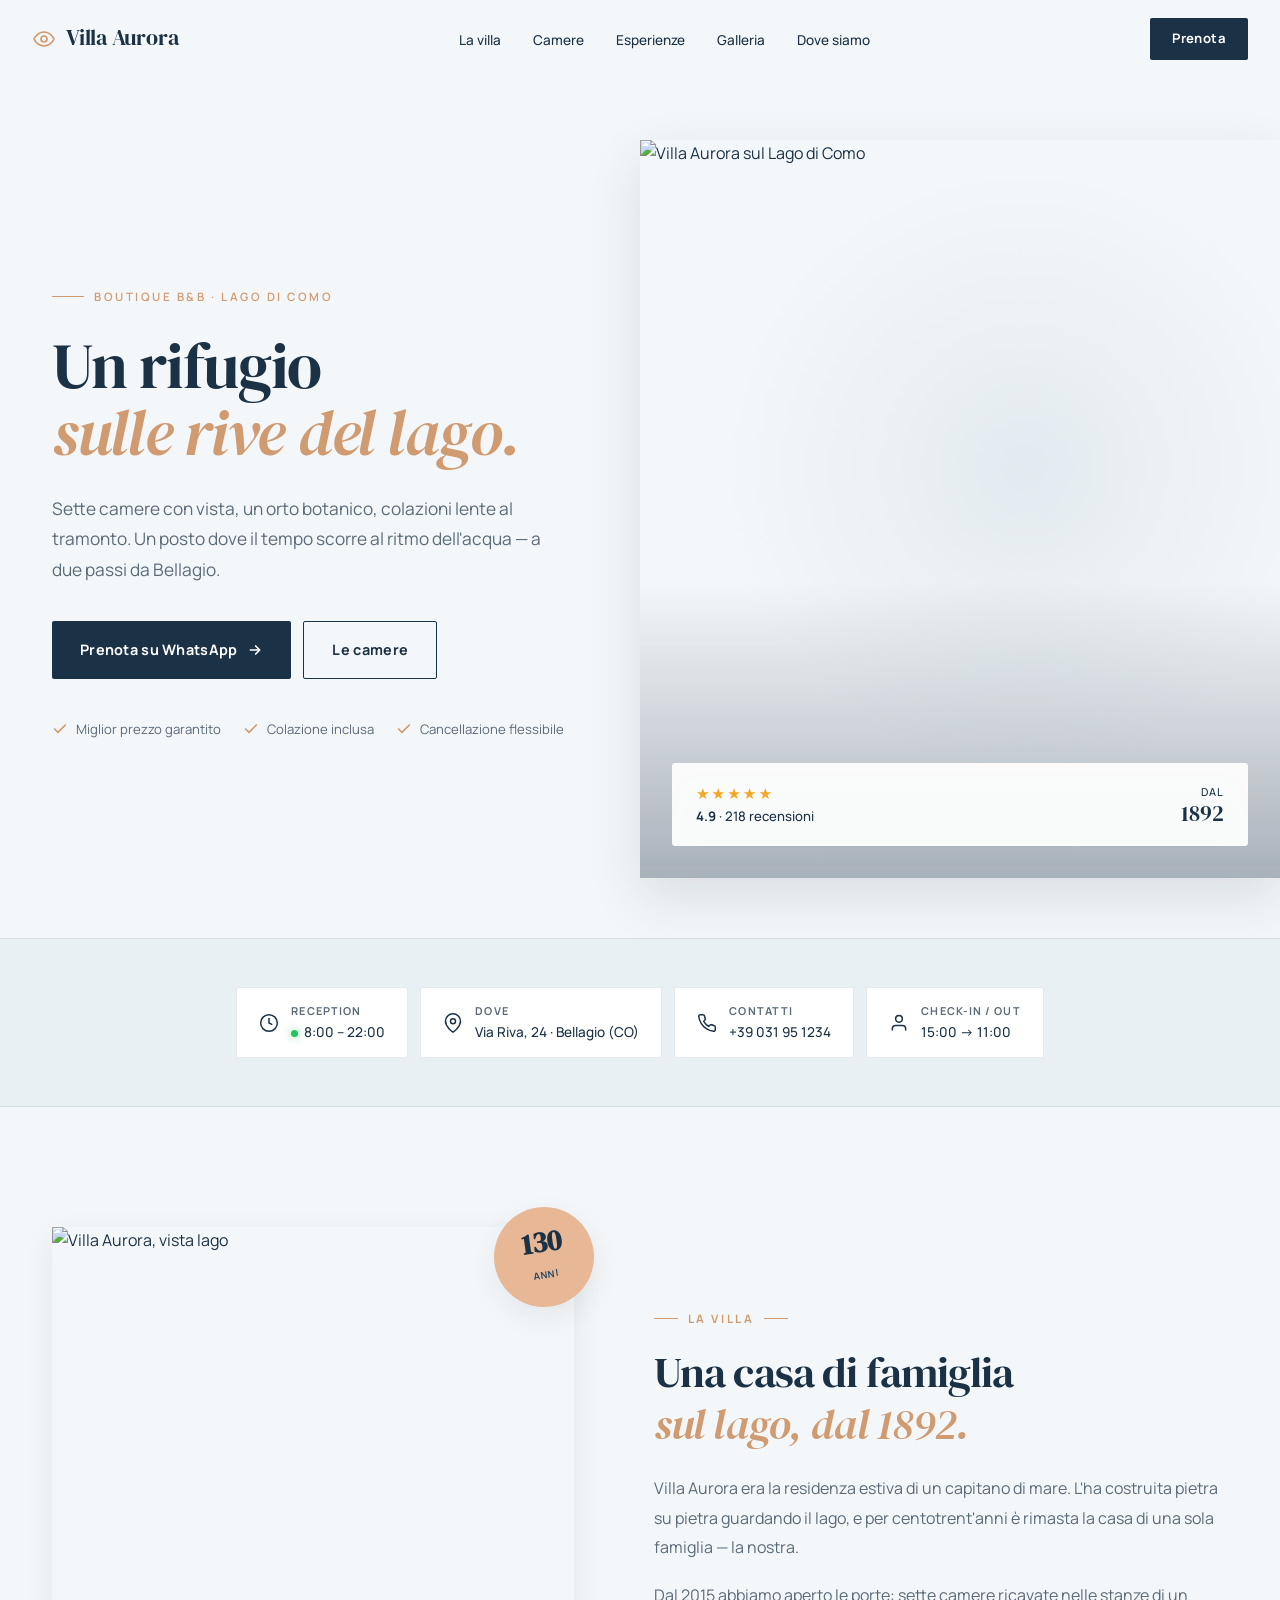
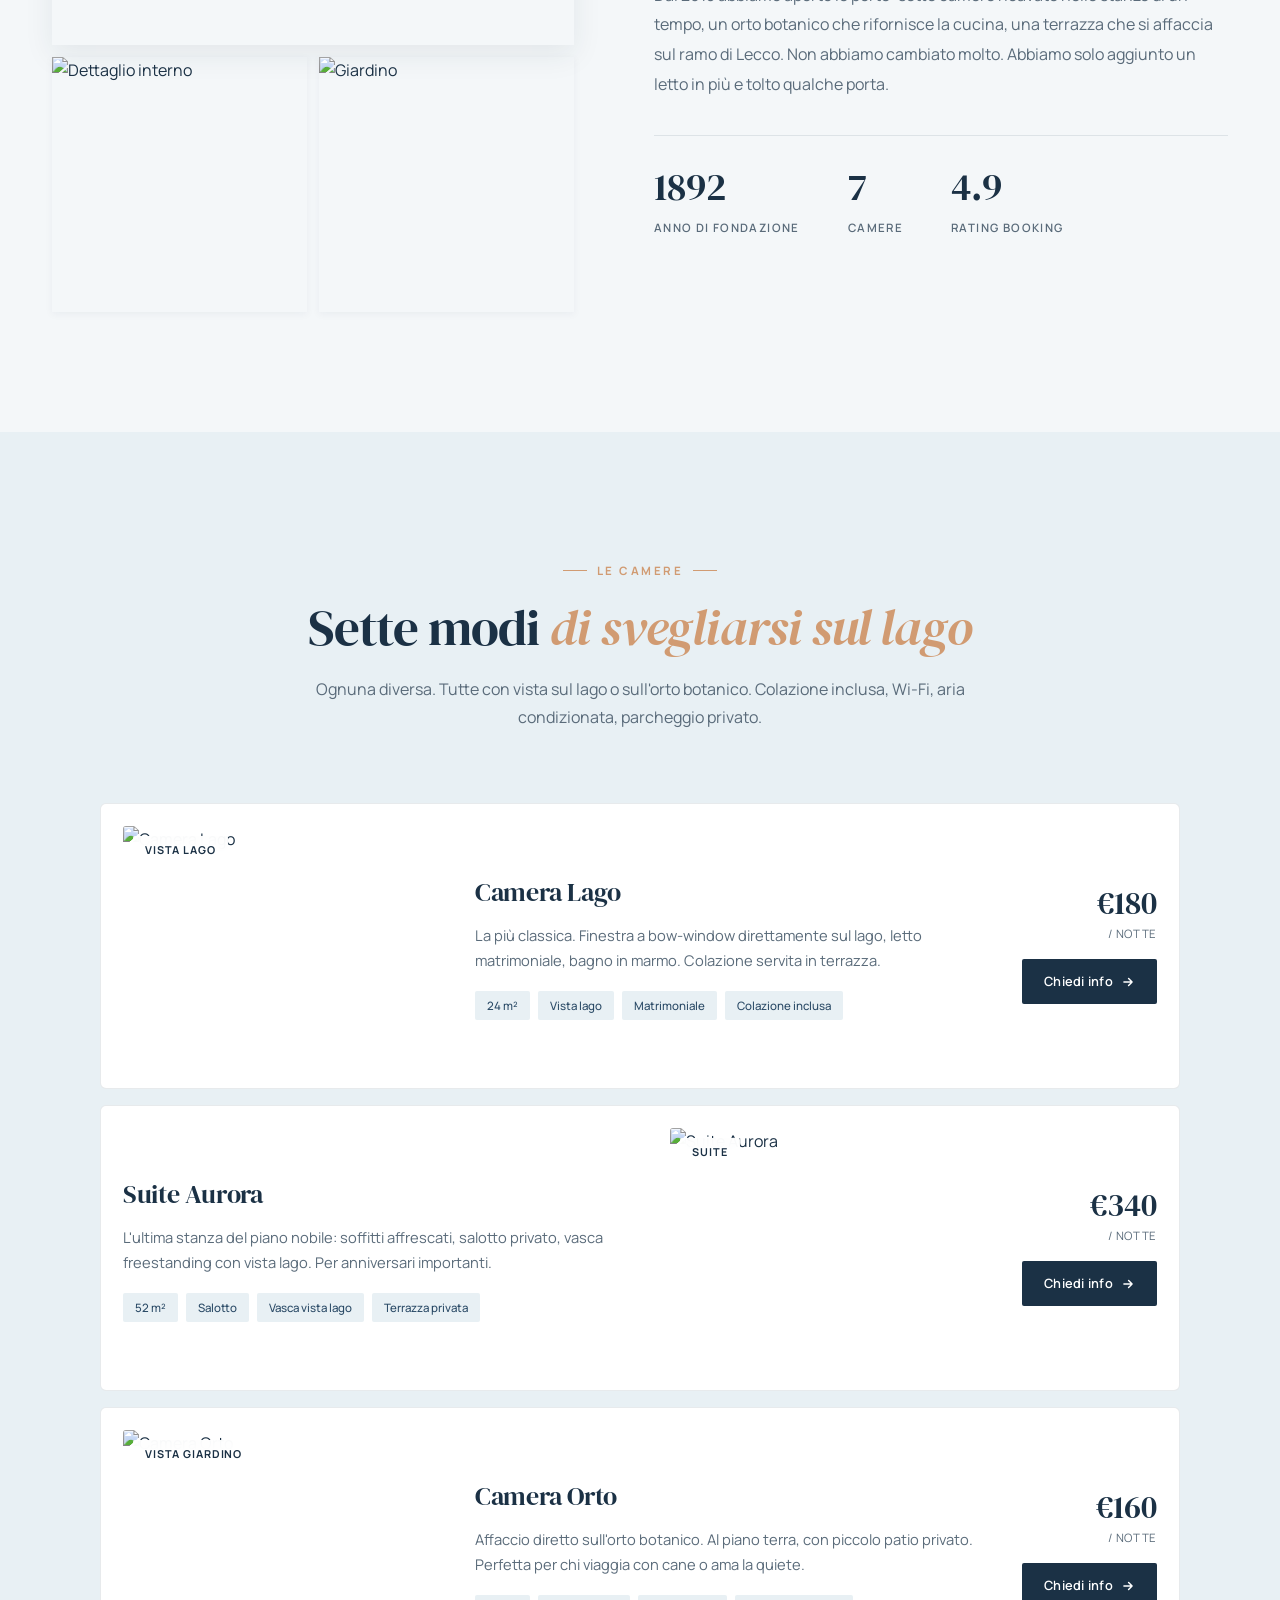
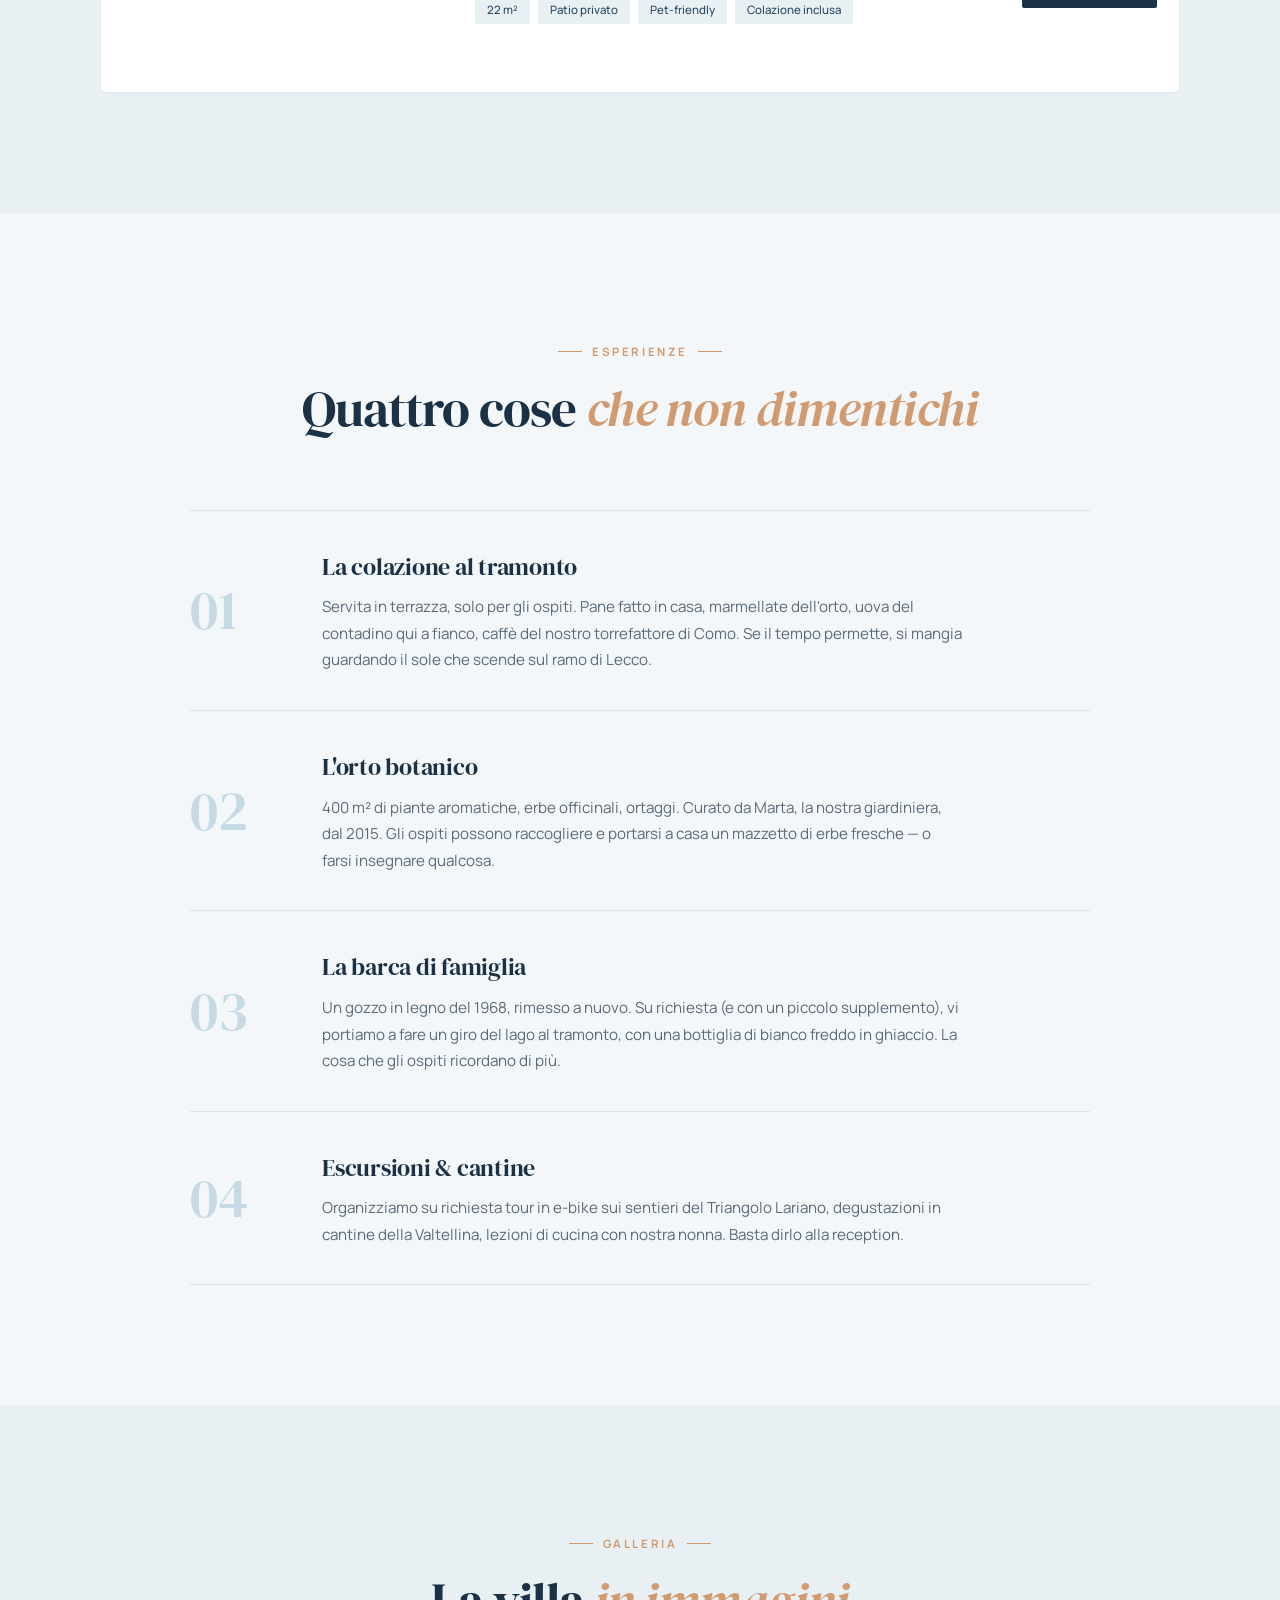
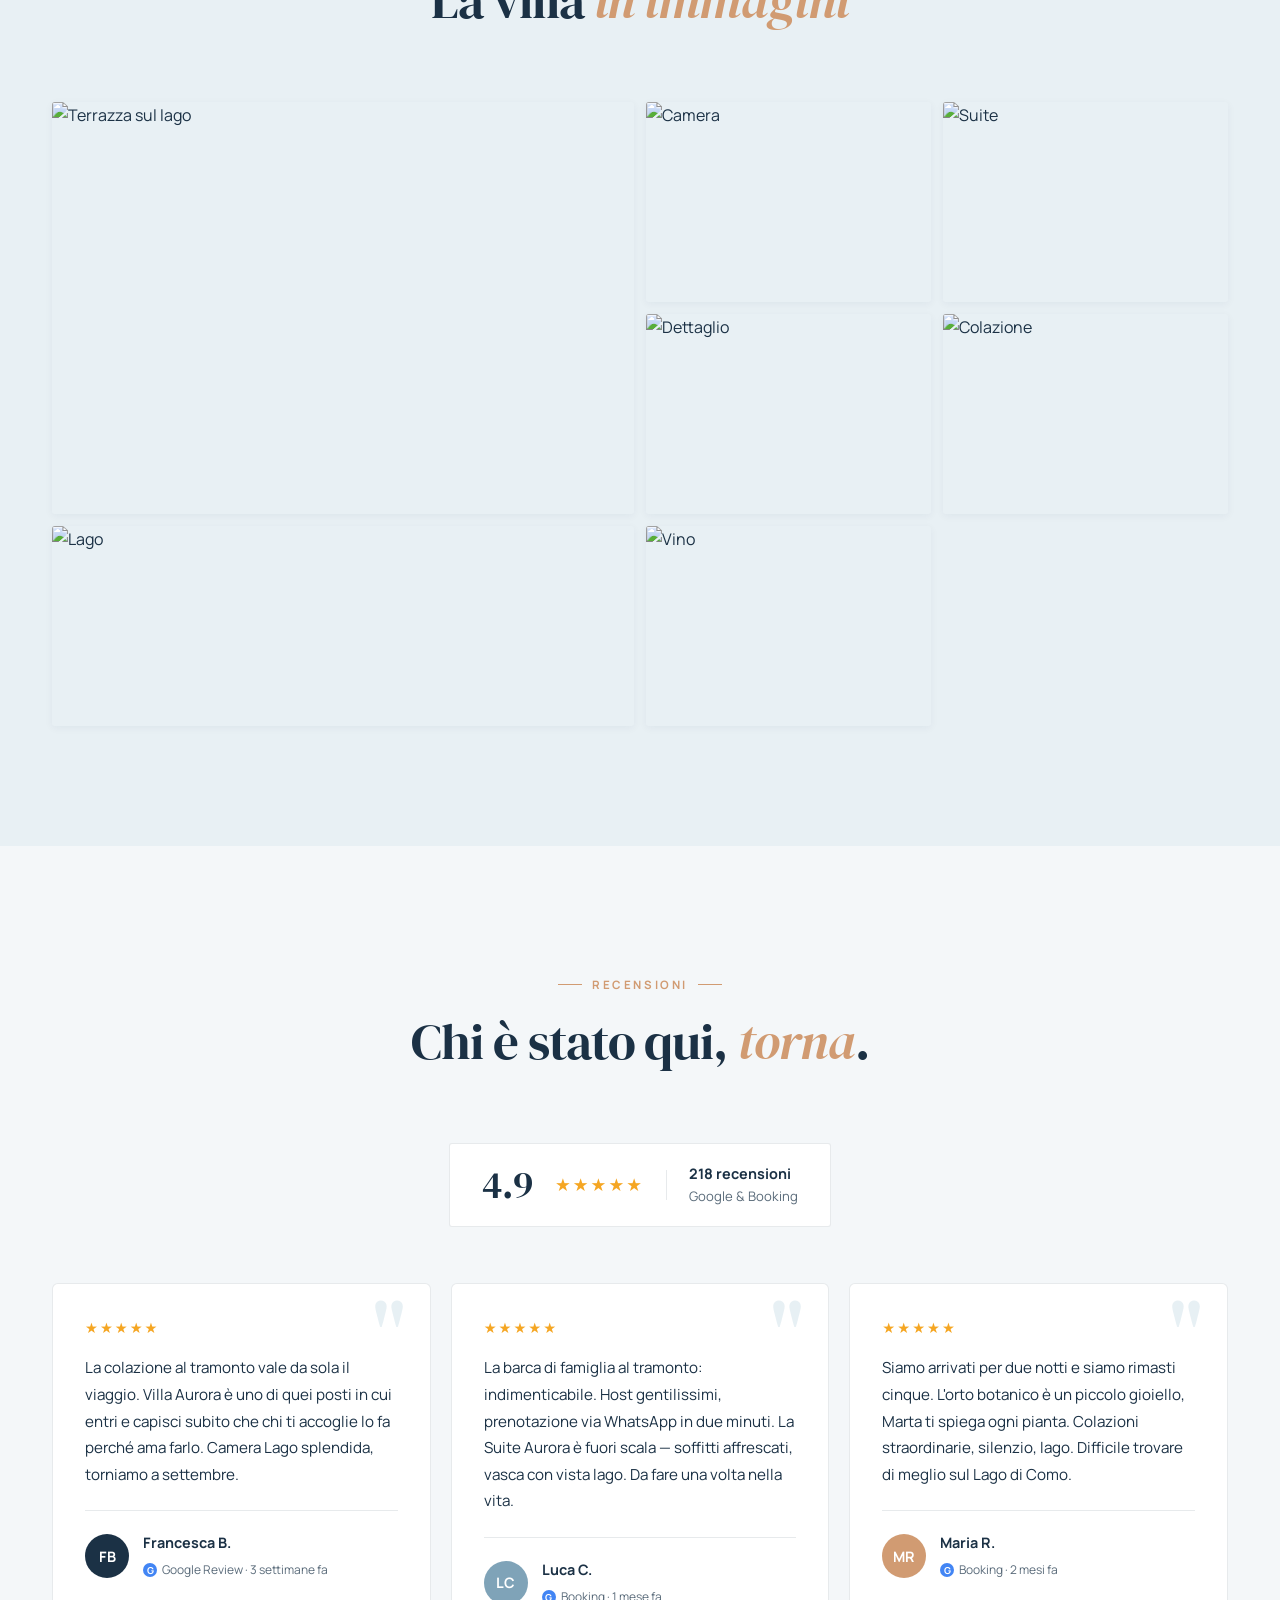
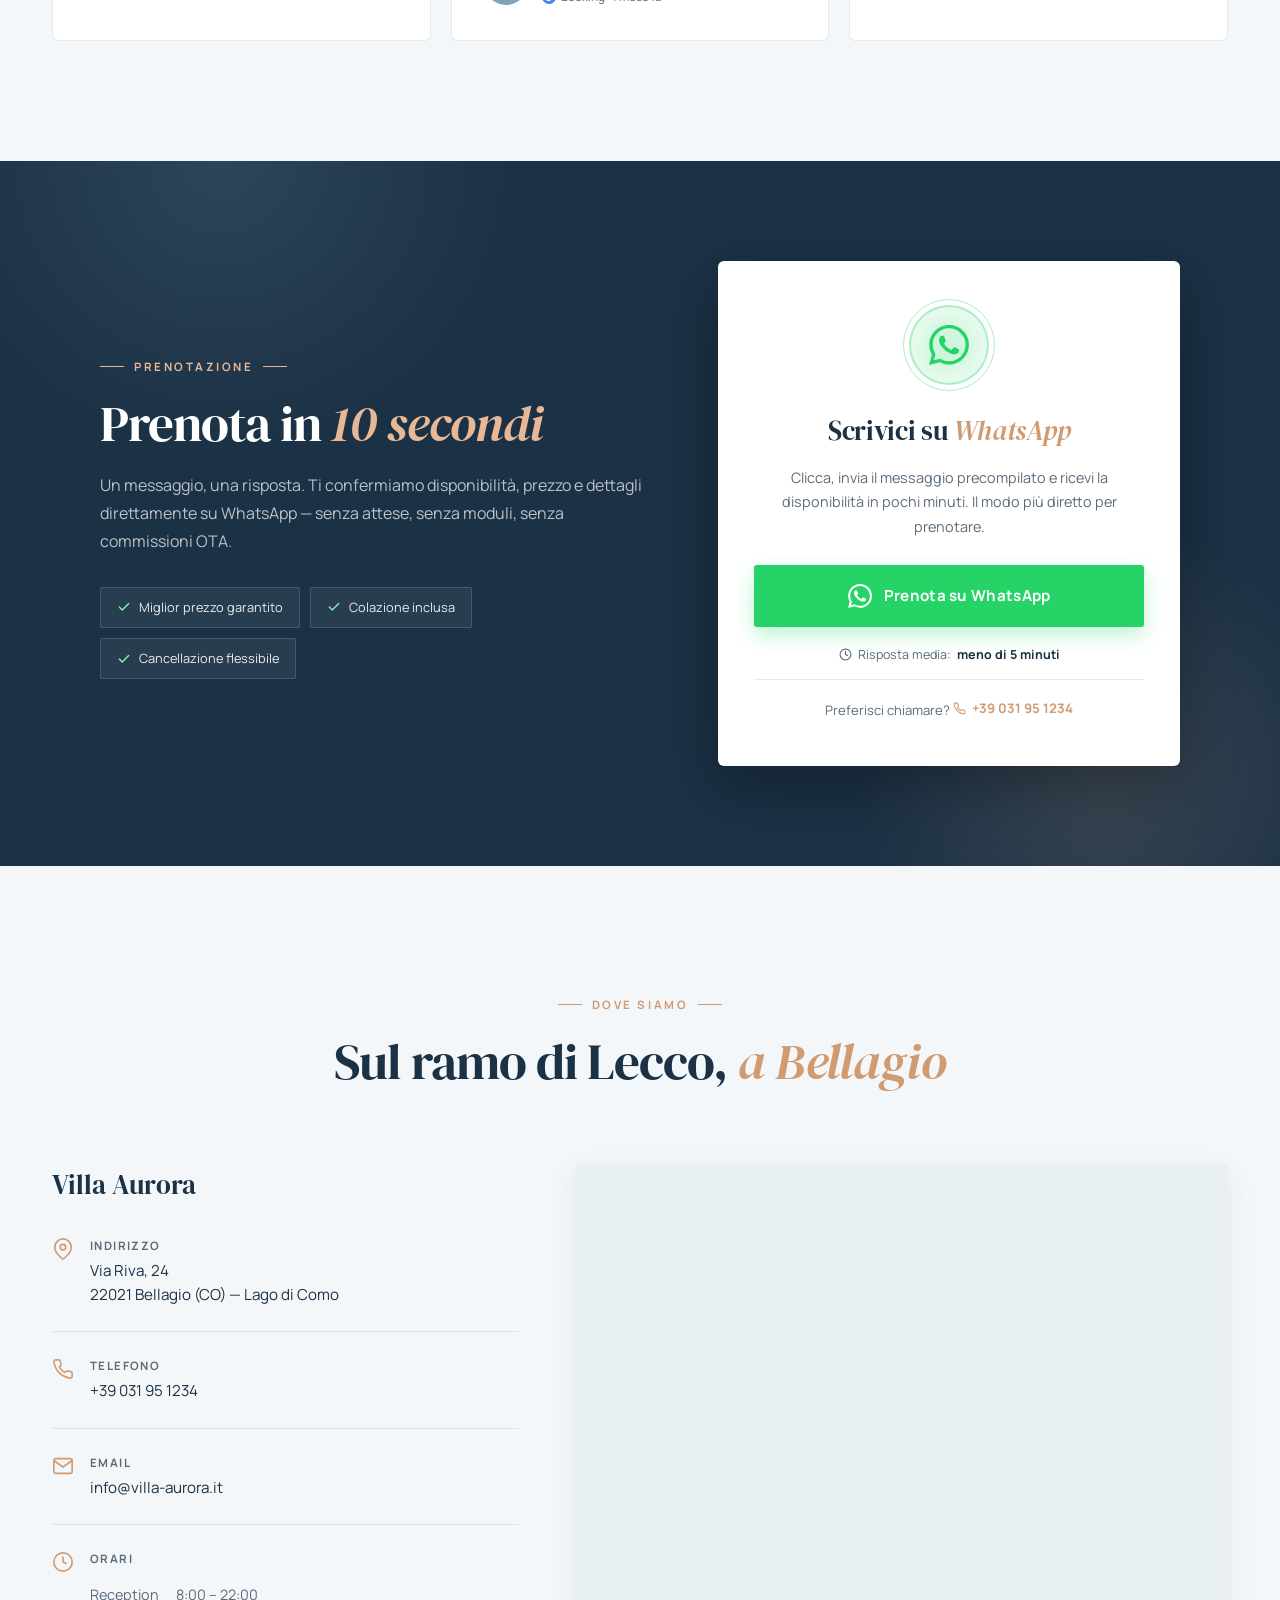
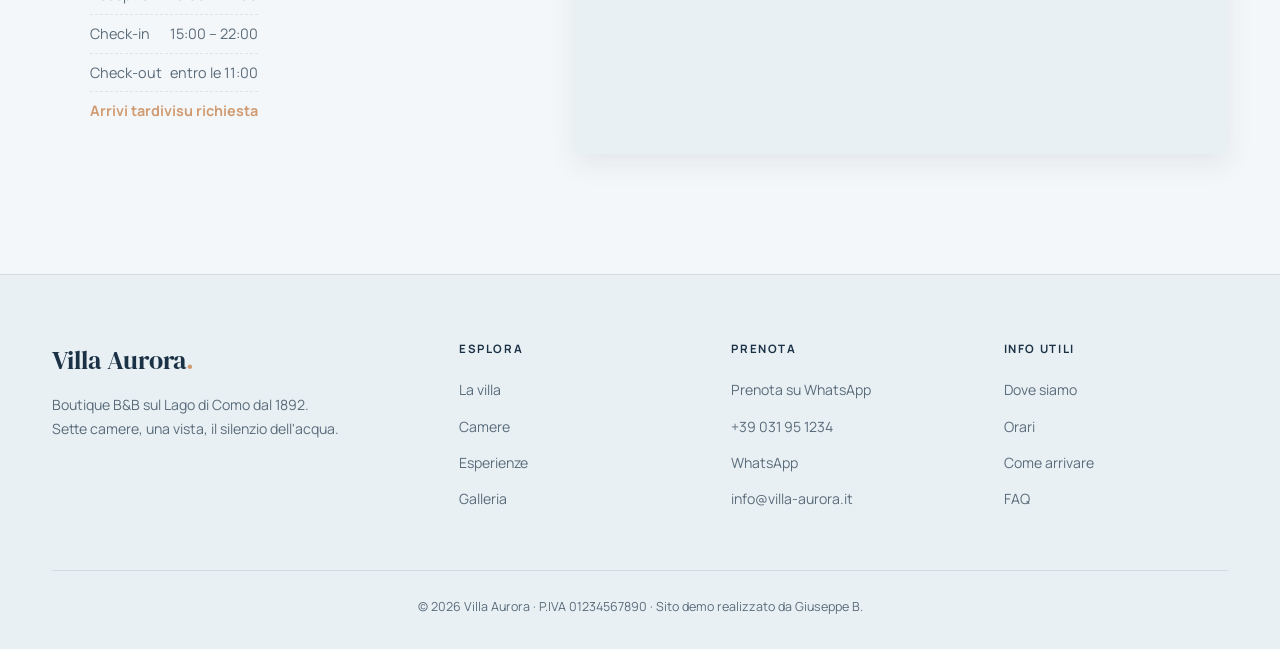
==== commit db82ef66: "Update footer credit name from Giuseppe Ricca to Giuseppe B." ====
--- a/lavori/hotel/hotel.html
+++ b/lavori/hotel/hotel.html
@@ -593,7 +593,7 @@
         </div>
       </div>
       <div class="footer-bottom">
-        © 2026 Villa Aurora · P.IVA 01234567890 · Sito demo realizzato da Giuseppe Ricca
+        © 2026 Villa Aurora · P.IVA 01234567890 · Sito demo realizzato da Giuseppe B.
       </div>
     </div>
   </footer>
@@ -608,4 +608,4 @@
   <script src="script.js"></script>
 
 </body>
-</html>+</html>
